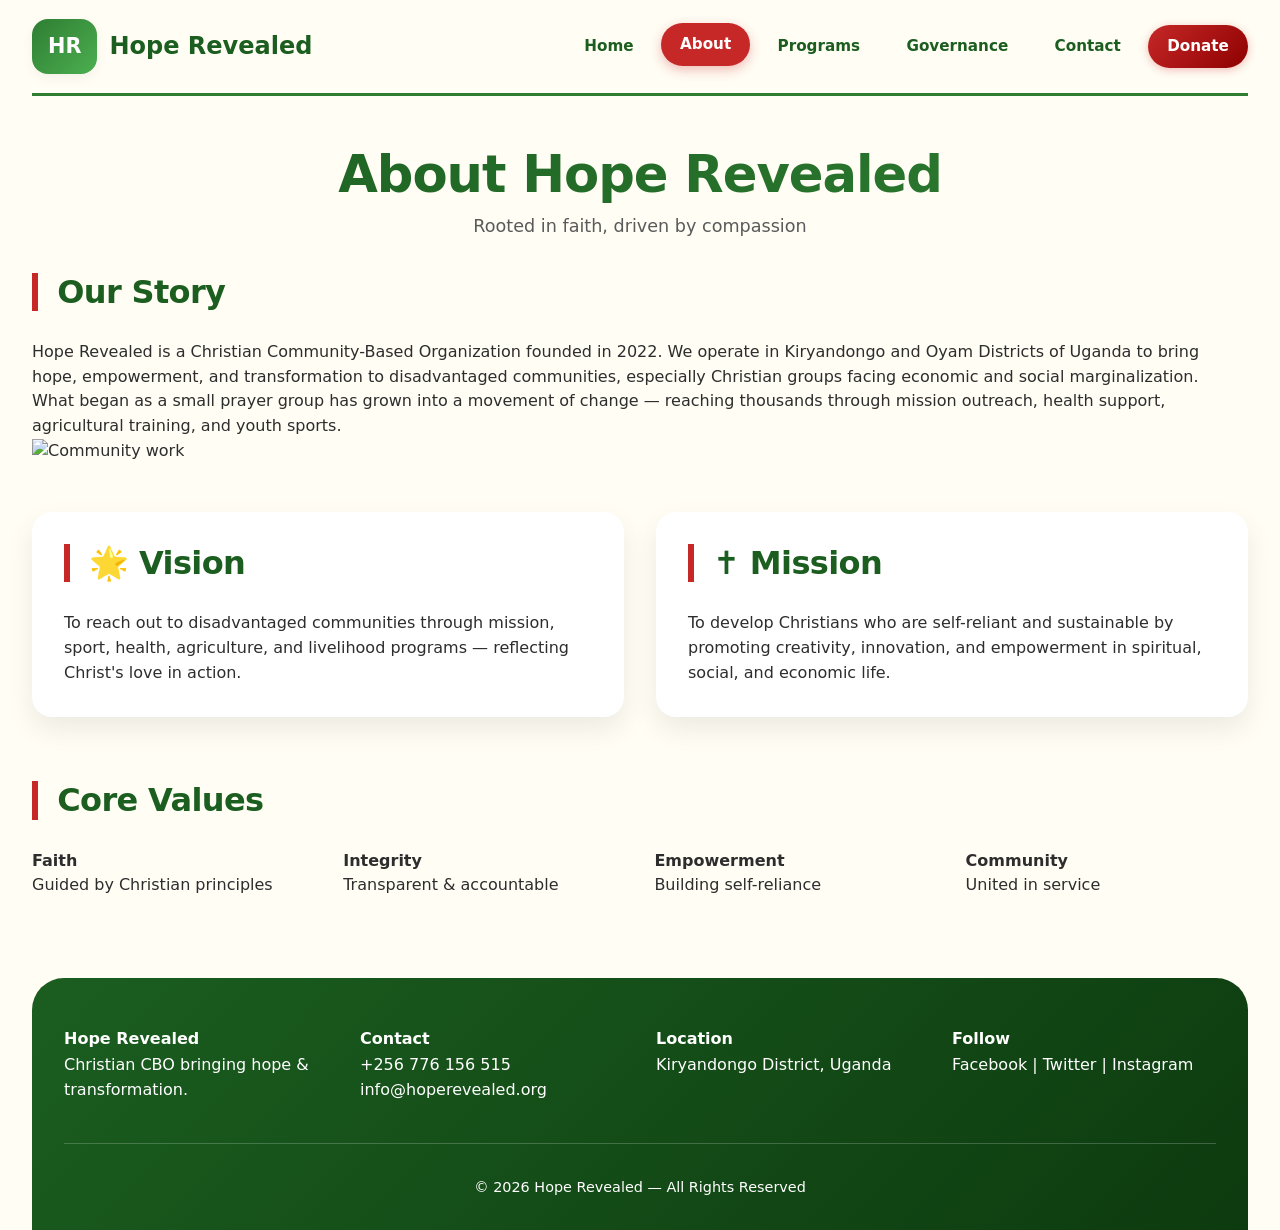
==== about.html @ 48be9442 "Add files via upload" ====
<!-- about.html -->
<!doctype html>
<html lang="en">
<head>
  <meta charset="utf-8" />
  <meta name="viewport" content="width=device-width,initial-scale=1" />
  <meta name="description" content="About Hope Revealed - Vision, Mission, and story of our Christian community organization in Uganda." />
  <title>Hope Revealed — About Us</title>
  <link rel="stylesheet" href="styles.css" />
</head>
<body>
  <div class="wrap">
    <header>
      <a href="index.html" class="logo">
        <div>HR</div> <span>Hope Revealed</span>
      </a>
      <nav>
        <a href="index.html">Home</a>
        <a href="about.html" class="active">About</a>
        <a href="programs.html">Programs</a>
        <a href="governance.html">Governance</a>
        <a href="contact.html">Contact</a>
        <a href="donate.html" class="cta">Donate</a>
      </nav>
      <button class="mobile-menu-btn" aria-label="Menu">☰</button>
    </header>

    <main>
      <section class="page-header">
        <h1>About Hope Revealed</h1>
        <p>Rooted in faith, driven by compassion</p>
      </section>

      <section class="about-story">
        <div class="story-text">
          <h3>Our Story</h3>
          <p>Hope Revealed is a Christian Community-Based Organization founded in 2022. We operate in Kiryandongo and Oyam Districts of Uganda to bring hope, empowerment, and transformation to disadvantaged communities, especially Christian groups facing economic and social marginalization.</p>
          <p>What began as a small prayer group has grown into a movement of change — reaching thousands through mission outreach, health support, agricultural training, and youth sports.</p>
        </div>
        <div class="story-image">
          <img src="https://placehold.co/500x400/c62828/white?text=Our+Journey" alt="Community work">
        </div>
      </section>

      <section class="mission-vision">
        <div class="card mission">
          <h3>🌟 Vision</h3>
          <p>To reach out to disadvantaged communities through mission, sport, health, agriculture, and livelihood programs — reflecting Christ's love in action.</p>
        </div>
        <div class="card vision">
          <h3>✝️ Mission</h3>
          <p>To develop Christians who are self-reliant and sustainable by promoting creativity, innovation, and empowerment in spiritual, social, and economic life.</p>
        </div>
      </section>

      <section class="core-values">
        <h3>Core Values</h3>
        <div class="values-grid">
          <div><strong>Faith</strong><br>Guided by Christian principles</div>
          <div><strong>Integrity</strong><br>Transparent & accountable</div>
          <div><strong>Empowerment</strong><br>Building self-reliance</div>
          <div><strong>Community</strong><br>United in service</div>
        </div>
      </section>
    </main>

    <footer>
      <div class="footer-grid">
        <div><strong>Hope Revealed</strong><br>Christian CBO bringing hope & transformation.</div>
        <div><strong>Contact</strong><br>+256 776 156 515<br>info@hoperevealed.org</div>
        <div><strong>Location</strong><br>Kiryandongo District, Uganda</div>
        <div><strong>Follow</strong><br>Facebook | Twitter | Instagram</div>
      </div>
      <div class="footer-bottom">© <span id="year"></span> Hope Revealed — All Rights Reserved</div>
    </footer>
  </div>
  <script src="script.js"></script>
</body>
</html>
---- styles.css ----
/* styles.css - Modern Charity Website with Enhanced Graphics & UX */
:root {
  --green: #2e7d32;
  --green-dark: #1b5e20;
  --green-light: #4caf50;
  --red: #c62828;
  --red-dark: #8e0000;
  --cream: #fffdf4;
  --text: #2d2d2d;
  --text-light: #5a5a5a;
  --card: #ffffff;
  --radius: 20px;
  --radius-sm: 14px;
  --maxw: 1280px;
  --shadow-sm: 0 4px 12px rgba(0,0,0,0.05);
  --shadow-md: 0 12px 28px rgba(0,0,0,0.08);
  --shadow-lg: 0 20px 40px rgba(0,0,0,0.12);
  --transition: all 0.3s cubic-bezier(0.2, 0.9, 0.4, 1.1);
}

* {
  margin: 0;
  padding: 0;
  box-sizing: border-box;
}

body {
  background: var(--cream);
  color: var(--text);
  line-height: 1.55;
  font-family: 'Inter', system-ui, -apple-system, 'Segoe UI', Roboto, 'Helvetica Neue', sans-serif;
  overflow-x: hidden;
}

.wrap {
  max-width: var(--maxw);
  margin: 0 auto;
  padding: 0 32px;
}

/* Typography */
h1, h2, h3, h4 {
  font-weight: 700;
  line-height: 1.2;
  letter-spacing: -0.02em;
}

h1 {
  font-size: 3.2rem;
  background: linear-gradient(135deg, var(--green-dark) 0%, var(--green) 100%);
  -webkit-background-clip: text;
  background-clip: text;
  color: transparent;
  margin-bottom: 1rem;
}

h3 {
  font-size: 2rem;
  margin-bottom: 1.8rem;
  border-left: 6px solid var(--red);
  padding-left: 1.2rem;
  color: var(--green-dark);
}

/* Header - Enhanced */
header {
  display: flex;
  justify-content: space-between;
  align-items: center;
  padding: 1.2rem 0;
  border-bottom: 3px solid var(--green);
  flex-wrap: wrap;
  gap: 1rem;
  backdrop-filter: blur(0px);
  background: rgba(255, 253, 244, 0.95);
  position: sticky;
  top: 0;
  z-index: 100;
  transition: var(--transition);
}

.logo {
  display: flex;
  align-items: center;
  gap: 0.75rem;
  font-weight: 700;
  font-size: 1.5rem;
  color: var(--green-dark);
  text-decoration: none;
  transition: var(--transition);
}

.logo:hover {
  transform: scale(1.02);
}

.logo div {
  background: linear-gradient(135deg, var(--green), var(--green-light));
  color: white;
  padding: 0.7rem 1rem;
  border-radius: 16px;
  font-size: 1.3rem;
  box-shadow: var(--shadow-sm);
}

nav {
  display: flex;
  gap: 0.5rem;
  flex-wrap: wrap;
}

nav a {
  text-decoration: none;
  color: var(--green-dark);
  font-weight: 600;
  padding: 0.6rem 1.2rem;
  border-radius: 40px;
  transition: var(--transition);
  font-size: 0.95rem;
}

nav a:hover, nav a.active {
  background: var(--red);
  color: white;
  transform: translateY(-2px);
  box-shadow: 0 4px 12px rgba(198, 40, 40, 0.3);
}

.cta {
  background: linear-gradient(135deg, var(--red), var(--red-dark));
  color: white !important;
  box-shadow: 0 2px 8px rgba(198, 40, 40, 0.3);
}

.mobile-menu-btn {
  display: none;
  background: var(--green);
  border: none;
  font-size: 1.8rem;
  cursor: pointer;
  color: white;
  padding: 0.5rem 1rem;
  border-radius: 12px;
}

/* Hero Section - Enhanced Graphics */
.hero {
  display: grid;
  grid-template-columns: 1fr 1fr;
  gap: 3rem;
  align-items: center;
  margin: 3rem 0 4rem 0;
  background: var(--card);
  border-radius: var(--radius);
  padding: 3rem;
  box-shadow: var(--shadow-lg);
  position: relative;
  overflow: hidden;
}

.hero::before {
  content: '';
  position: absolute;
  top: -30%;
  right: -20%;
  width: 300px;
  height: 300px;
  background: radial-gradient(circle, rgba(46,125,50,0.05) 0%, transparent 70%);
  border-radius: 50%;
  pointer-events: none;
}

.hero::after {
  content: '';
  position: absolute;
  bottom: -20%;
  left: -10%;
  width: 250px;
  height: 250px;
  background: radial-gradient(circle, rgba(198,40,40,0.04) 0%, transparent 70%);
  border-radius: 50%;
  pointer-events: none;
}

.badge {
  background: linear-gradient(135deg, var(--red), var(--red-dark));
  color: white;
  padding: 0.3rem 1rem;
  border-radius: 40px;
  font-size: 0.75rem;
  display: inline-block;
  margin-bottom: 1.2rem;
  font-weight: 600;
  letter-spacing: 0.5px;
}

.hero h1 {
  margin-bottom: 1.2rem;
}

.hero p {
  color: var(--text-light);
  margin-bottom: 1.8rem;
  font-size: 1.05rem;
}

.actions {
  display: flex;
  gap: 1rem;
  margin-bottom: 2rem;
  flex-wrap: wrap;
}

.primary {
  background: linear-gradient(135deg, var(--green), var(--green-light));
  color: white;
  padding: 0.85rem 2rem;
  border-radius: 50px;
  text-decoration: none;
  font-weight: 600;
  transition: var(--transition);
  display: inline-block;
  box-shadow: 0 4px 12px rgba(46,125,50,0.3);
}

.secondary {
  border: 2px solid var(--green);
  color: var(--green-dark);
  padding: 0.75rem 1.9rem;
  border-radius: 50px;
  text-decoration: none;
  font-weight: 600;
  transition: var(--transition);
  background: transparent;
}

.primary:hover, .secondary:hover {
  transform: translateY(-3px);
  box-shadow: 0 8px 20px rgba(0,0,0,0.15);
}

.secondary:hover {
  background: var(--green);
  color: white;
  border-color: transparent;
}

.stats {
  display: flex;
  gap: 2rem;
  margin-top: 1rem;
  padding-top: 1rem;
  border-top: 2px solid rgba(46,125,50,0.2);
}

.stats div {
  font-weight: 600;
  font-size: 0.9rem;
  color: var(--text-light);
}

.stats span {
  font-size: 2rem;
  color: var(--red);
  display: block;
  font-weight: 800;
  margin-bottom: 0.3rem;
}

.hero-image img {
  width: 100%;
  border-radius: 24px;
  object-fit: cover;
  height: 400px;
  box-shadow: 0 20px 30px -10px rgba(0,0,0,0.2);
  transition: var(--transition);
}

.hero-image img:hover {
  transform: scale(1.02);
}

/* Impact Cards */
.impact-preview, .events, .core-values {
  margin: 4rem 0;
}

.impact-grid, .values-grid {
  display: grid;
  grid-template-columns: repeat(auto-fit, minmax(280px, 1fr));
  gap: 1.8rem;
}

.impact-card {
  background: var(--card);
  padding: 2rem;
  border-radius: var(--radius);
  text-align: center;
  box-shadow: var(--shadow-md);
  transition: var(--transition);
  border: 1px solid rgba(0,0,0,0.03);
}

.impact-card:hover {
  transform: translateY(-6px);
  box-shadow: var(--shadow-lg);
}

.impact-icon {
  font-size: 3rem;
  margin-bottom: 1rem;
  display: inline-block;
  background: linear-gradient(135deg, var(--green-light), var(--green));
  -webkit-background-clip: text;
  background-clip: text;
  color: transparent;
}

.impact-card h4 {
  font-size: 1.4rem;
  margin-bottom: 0.75rem;
  color: var(--green-dark);
}

/* Events List */
.events-list {
  background: var(--card);
  border-radius: var(--radius);
  overflow: hidden;
  box-shadow: var(--shadow-md);
}

.event-item {
  display: flex;
  gap: 1.5rem;
  padding: 1.5rem;
  border-bottom: 1px solid #eee;
  align-items: center;
  transition: var(--transition);
}

.event-item:hover {
  background: #fafaf5;
  transform: translateX(5px);
}

.event-date {
  background: linear-gradient(135deg, var(--red), var(--red-dark));
  color: white;
  text-align: center;
  min-width: 70px;
  padding: 0.8rem;
  border-radius: 18px;
  font-weight: 800;
  line-height: 1.2;
  box-shadow: 0 4px 10px rgba(198,40,40,0.3);
}

.event-detail strong {
  color: var(--green-dark);
  font-size: 1.1rem;
}

/* Programs Detail Page */
.programs-detailed {
  display: flex;
  flex-direction: column;
  gap: 2rem;
  margin: 3rem 0;
}

.program-card {
  display: grid;
  grid-template-columns: 280px 1fr;
  background: var(--card);
  border-radius: var(--radius);
  overflow: hidden;
  box-shadow: var(--shadow-md);
  transition: var(--transition);
}

.program-card:hover {
  transform: translateY(-4px);
  box-shadow: var(--shadow-lg);
}

.program-card img {
  width: 100%;
  height: 100%;
  object-fit: cover;
  transition: var(--transition);
}

.program-card:hover img {
  transform: scale(1.05);
}

.program-content {
  padding: 2rem;
}

.program-content h3 {
  border-left: none;
  padding-left: 0;
  margin-bottom: 1rem;
  font-size: 1.6rem;
}

/* Governance & Leadership */
.leaders-grid {
  display: flex;
  flex-wrap: wrap;
  gap: 2rem;
  margin: 2rem 0;
}

.leader-card {
  background: var(--card);
  border-radius: var(--radius);
  padding: 2rem;
  text-align: center;
  flex: 1;
  min-width: 220px;
  box-shadow: var(--shadow-md);
  transition: var(--transition);
}

.leader-card:hover {
  transform: translateY(-5px);
}

.leader-card img {
  width: 130px;
  height: 130px;
  border-radius: 100px;
  object-fit: cover;
  margin-bottom: 1.2rem;
  border: 4px solid var(--green);
  padding: 3px;
}

.board-list {
  background: var(--card);
  border-radius: var(--radius);
  padding: 2rem;
  box-shadow: var(--shadow-sm);
}

.board-list div {
  padding: 0.8rem;
  border-bottom: 1px solid #eee;
  font-size: 1rem;
}

/* Contact Page - Enhanced */
.contact-page-grid {
  display: grid;
  grid-template-columns: 1fr 1fr;
  gap: 2.5rem;
  margin: 3rem 0;
}

.contact-form-container {
  background: var(--card);
  padding: 2rem;
  border-radius: var(--radius);
  box-shadow: var(--shadow-md);
}

form input, form select, form textarea {
  width: 100%;
  padding: 0.9rem 1rem;
  margin-bottom: 1.2rem;
  border: 1px solid #e0e0e0;
  border-radius: 14px;
  font-family: inherit;
  font-size: 1rem;
  transition: var(--transition);
}

form input:focus, form select:focus, form textarea:focus {
  outline: none;
  border-color: var(--green);
  box-shadow: 0 0 0 3px rgba(46,125,50,0.1);
}

form button {
  background: linear-gradient(135deg, var(--red), var(--red-dark));
  color: white;
  border: none;
  padding: 1rem 2rem;
  border-radius: 50px;
  cursor: pointer;
  font-weight: 700;
  font-size: 1rem;
  transition: var(--transition);
  width: 100%;
}

form button:hover {
  transform: translateY(-2px);
  box-shadow: 0 8px 20px rgba(198,40,40,0.3);
}

.info-card {
  background: var(--card);
  padding: 2rem;
  border-radius: var(--radius);
  box-shadow: var(--shadow-md);
  height: 100%;
}

.info-card h4 {
  color: var(--green-dark);
  margin: 1rem 0 0.5rem;
  font-size: 1.2rem;
}

.map-placeholder {
  background: linear-gradient(135deg, #f5f5ee, #ecece3);
  padding: 1.5rem;
  text-align: center;
  border-radius: 16px;
  margin-top: 1.5rem;
  font-weight: 500;
}

/* FAQ Section */
.faq-section {
  margin: 3rem 0;
}

details {
  background: var(--card);
  margin-bottom: 1rem;
  padding: 1rem 1.5rem;
  border-radius: var(--radius-sm);
  cursor: pointer;
  transition: var(--transition);
}

details:hover {
  box-shadow: var(--shadow-sm);
}

summary {
  font-weight: 700;
  color: var(--green-dark);
  padding: 0.5rem 0;
}

details p {
  margin-top: 1rem;
  padding-top: 1rem;
  border-top: 1px solid #eee;
  color: var(--text-light);
}

/* Donate Page */
.donate-grid {
  display: grid;
  grid-template-columns: 1fr 0.9fr;
  gap: 2.5rem;
  margin: 3rem 0;
}

.donate-form-panel {
  background: var(--card);
  padding: 2rem;
  border-radius: var(--radius);
  box-shadow: var(--shadow-md);
}

.donation-buttons {
  display: flex;
  flex-wrap: wrap;
  gap: 0.8rem;
  margin: 1.5rem 0;
}

.donate-amt {
  background: #f0f0ea;
  border: none;
  padding: 0.8rem 1.5rem;
  border-radius: 50px;
  font-weight: 700;
  cursor: pointer;
  transition: var(--transition);
  font-size: 1rem;
}

.donate-amt:hover {
  background: var(--green);
  color: white;
  transform: translateY(-2px);
}

.donor-details input {
  margin: 0.8rem 0;
}

.donate-submit {
  margin-top: 1rem;
  width: 100%;
}

.secure-note {
  text-align: center;
  margin-top: 1rem;
  font-size: 0.85rem;
  color: var(--text-light);
}

.donate-impact ul {
  list-style: none;
  padding: 1rem 0;
}

.donate-impact li {
  padding: 0.6rem 0;
  border-bottom: 1px solid #eee;
  display: flex;
  align-items: center;
  gap: 0.8rem;
}

.donate-impact li::before {
  content: "✓";
  color: var(--green);
  font-weight: bold;
  font-size: 1.2rem;
}

/* CTA Banner */
.cta-banner {
  background: linear-gradient(135deg, var(--green), var(--green-dark));
  color: white;
  padding: 3rem;
  text-align: center;
  border-radius: var(--radius);
  margin: 3rem 0;
  box-shadow: var(--shadow-lg);
}

.cta-banner h3 {
  color: white;
  border-left-color: white;
  margin-bottom: 1rem;
}

/* Page Header */
.page-header {
  text-align: center;
  margin: 3rem 0 2rem;
}

.page-header h1 {
  background: linear-gradient(135deg, var(--green-dark), var(--green));
  -webkit-background-clip: text;
  background-clip: text;
  color: transparent;
  margin-bottom: 0.5rem;
}

.page-header p {
  color: var(--text-light);
  font-size: 1.1rem;
}

/* Footer - Enhanced */
footer {
  margin-top: 5rem;
  background: linear-gradient(135deg, var(--green-dark), #0d3b0f);
  color: white;
  border-radius: 32px 32px 0 0;
  padding: 3rem 2rem 2rem;
}

.footer-grid {
  display: grid;
  grid-template-columns: repeat(auto-fit, minmax(200px, 1fr));
  gap: 2rem;
  margin-bottom: 2.5rem;
}

.footer-grid div {
  line-height: 1.6;
}

.footer-bottom {
  text-align: center;
  border-top: 1px solid rgba(255,255,255,0.2);
  padding-top: 2rem;
  font-size: 0.9rem;
}

/* Mission Vision Cards */
.mission-vision {
  display: grid;
  grid-template-columns: 1fr 1fr;
  gap: 2rem;
  margin: 3rem 0;
}

.mission-vision .card {
  background: var(--card);
  padding: 2rem;
  border-radius: var(--radius);
  box-shadow: var(--shadow-md);
  transition: var(--transition);
}

.mission-vision .card:hover {
  transform: translateY(-4px);
}

/* Mobile Responsive - Improved */
@media (max-width: 900px) {
  .wrap {
    padding: 0 20px;
  }
  
  h1 {
    font-size: 2.2rem;
  }
  
  h3 {
    font-size: 1.6rem;
  }
  
  .hero {
    grid-template-columns: 1fr;
    padding: 2rem;
    gap: 2rem;
  }
  
  .hero-image img {
    height: 280px;
  }
  
  .contact-page-grid, .donate-grid, .program-card, .mission-vision {
    grid-template-columns: 1fr;
  }
  
  nav {
    display: none;
    width: 100%;
    flex-direction: column;
    align-items: center;
    background: var(--cream);
    padding: 1rem;
    border-radius: var(--radius-sm);
    box-shadow: var(--shadow-md);
  }
  
  nav.show {
    display: flex;
  }
  
  .mobile-menu-btn {
    display: block;
  }
  
  .stats {
    justify-content: space-around;
  }
  
  .stats span {
    font-size: 1.5rem;
  }
  
  .program-card {
    grid-template-columns: 1fr;
  }
  
  .program-card img {
    height: 200px;
  }
  
  .leaders-grid {
    flex-direction: column;
  }
  
  .footer-grid {
    grid-template-columns: 1fr;
    text-align: center;
  }
}

@media (max-width: 550px) {
  .actions {
    flex-direction: column;
  }
  
  .primary, .secondary {
    text-align: center;
  }
  
  .impact-grid, .values-grid {
    grid-template-columns: 1fr;
  }
  
  .event-item {
    flex-direction: column;
    text-align: center;
  }
}
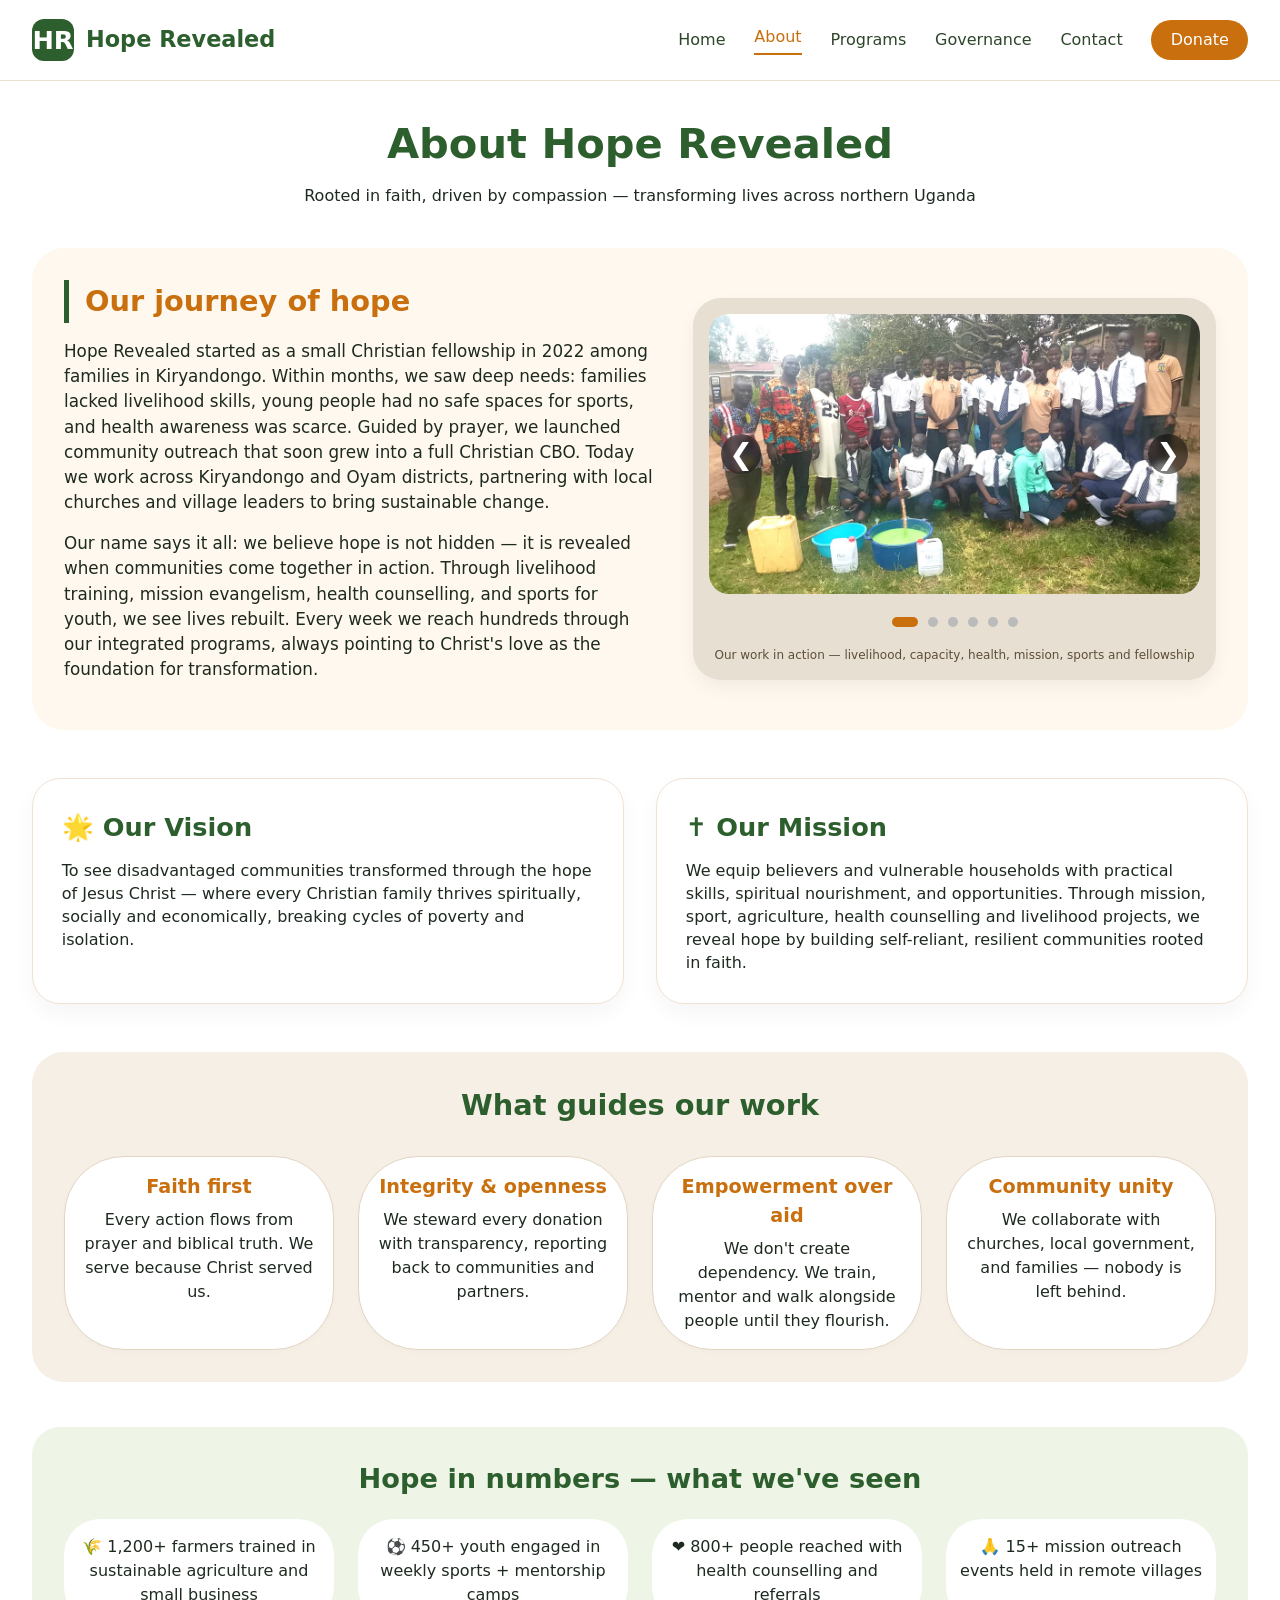
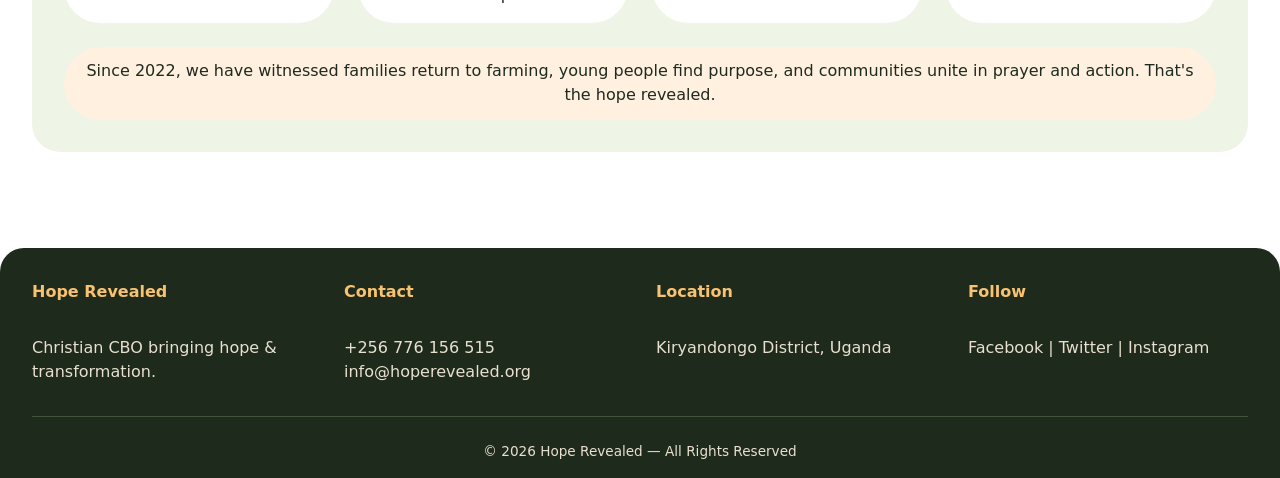
==== commit 1359f9e1: "Update about.html" ====
--- a/about.html
+++ b/about.html
@@ -1,79 +1,602 @@
-<!-- about.html -->
-<!doctype html>
+<!DOCTYPE html>
 <html lang="en">
 <head>
-  <meta charset="utf-8" />
-  <meta name="viewport" content="width=device-width,initial-scale=1" />
-  <meta name="description" content="About Hope Revealed - Vision, Mission, and story of our Christian community organization in Uganda." />
-  <title>Hope Revealed — About Us</title>
-  <link rel="stylesheet" href="styles.css" />
+  <meta charset="UTF-8" />
+  <meta name="viewport" content="width=device-width, initial-scale=1.0, user-scalable=yes" />
+  <meta name="description" content="Hope Revealed Christian CBO in Uganda: Our story, mission, vision and the real impact we make through livelihood, sports, health and outreach." />
+  <title>Hope Revealed — About Us | Faith in action</title>
+  <style>
+    * {
+      margin: 0;
+      padding: 0;
+      box-sizing: border-box;
+    }
+
+    body {
+      font-family: system-ui, 'Segoe UI', 'Roboto', 'Helvetica Neue', sans-serif;
+      background: #fefaf5;
+      color: #1e2a1f;
+      line-height: 1.5;
+    }
+
+    .wrap {
+      max-width: 1280px;
+      margin: 0 auto;
+      background: white;
+      box-shadow: 0 0 30px rgba(0,0,0,0.02);
+    }
+
+    /* header & navigation */
+    header {
+      display: flex;
+      justify-content: space-between;
+      align-items: center;
+      padding: 1.2rem 2rem;
+      background: #ffffff;
+      border-bottom: 1px solid #ece0cf;
+      flex-wrap: wrap;
+    }
+
+    .logo {
+      display: flex;
+      align-items: center;
+      gap: 12px;
+      text-decoration: none;
+      font-weight: 700;
+      font-size: 1.4rem;
+      color: #2c5f2d;
+    }
+
+    .logo div {
+      background: #2c5f2d;
+      color: white;
+      width: 42px;
+      height: 42px;
+      display: flex;
+      align-items: center;
+      justify-content: center;
+      border-radius: 12px;
+      font-size: 1.6rem;
+      font-weight: bold;
+    }
+
+    nav {
+      display: flex;
+      gap: 1.8rem;
+      align-items: center;
+      flex-wrap: wrap;
+    }
+
+    nav a {
+      text-decoration: none;
+      color: #2d462a;
+      font-weight: 500;
+    }
+
+    nav a.active {
+      color: #c96f0d;
+      border-bottom: 2px solid #c96f0d;
+      padding-bottom: 4px;
+    }
+
+    .cta {
+      background: #c96f0d;
+      color: white !important;
+      padding: 0.5rem 1.2rem;
+      border-radius: 40px;
+      transition: 0.2s;
+    }
+
+    .cta:hover {
+      background: #a35709;
+    }
+
+    .mobile-menu-btn {
+      display: none;
+      background: none;
+      border: none;
+      font-size: 1.8rem;
+      cursor: pointer;
+    }
+
+    /* main content */
+    main {
+      padding: 2rem 2rem 3rem;
+    }
+
+    .page-header {
+      text-align: center;
+      margin-bottom: 2.5rem;
+    }
+
+    .page-header h1 {
+      font-size: 2.6rem;
+      color: #2c5f2d;
+      margin-bottom: 0.5rem;
+    }
+
+    /* enriched story section */
+    .about-story {
+      display: flex;
+      gap: 2.5rem;
+      align-items: center;
+      margin-bottom: 3rem;
+      background: #fef8ef;
+      border-radius: 32px;
+      padding: 2rem;
+      flex-wrap: wrap;
+    }
+
+    .story-text {
+      flex: 1.2;
+    }
+
+    .story-text h3 {
+      font-size: 1.8rem;
+      color: #c96f0d;
+      margin-bottom: 1rem;
+      border-left: 5px solid #2c5f2d;
+      padding-left: 1rem;
+    }
+
+    .story-text p {
+      margin-bottom: 1rem;
+      font-size: 1.05rem;
+    }
+
+    /* gallery container: sliding gallery with the 6 images */
+    .gallery-container {
+      flex: 1;
+      min-width: 260px;
+      background: #e7dfd1;
+      border-radius: 28px;
+      padding: 1rem;
+      box-shadow: 0 8px 18px rgba(0,0,0,0.05);
+    }
+
+    .slider-wrapper {
+      position: relative;
+      width: 100%;
+      overflow: hidden;
+      border-radius: 20px;
+    }
+
+    .slider {
+      display: flex;
+      transition: transform 0.4s ease-in-out;
+      will-change: transform;
+    }
+
+    .slide {
+      flex: 0 0 100%;
+      min-width: 0;
+    }
+
+    .slide img {
+      width: 100%;
+      height: 280px;
+      object-fit: cover;
+      display: block;
+      border-radius: 18px;
+      background-color: #d9cdb6;
+    }
+
+    .slider-btn {
+      position: absolute;
+      top: 50%;
+      transform: translateY(-50%);
+      background: rgba(0,0,0,0.5);
+      color: white;
+      border: none;
+      font-size: 1.8rem;
+      cursor: pointer;
+      width: 40px;
+      height: 40px;
+      border-radius: 60px;
+      display: flex;
+      align-items: center;
+      justify-content: center;
+      transition: 0.2s;
+      backdrop-filter: blur(3px);
+      z-index: 2;
+    }
+
+    .slider-btn:hover {
+      background: #c96f0d;
+    }
+
+    .btn-prev {
+      left: 12px;
+    }
+
+    .btn-next {
+      right: 12px;
+    }
+
+    .dots {
+      text-align: center;
+      margin-top: 16px;
+    }
+
+    .dot {
+      display: inline-block;
+      width: 10px;
+      height: 10px;
+      background-color: #bbb;
+      border-radius: 50%;
+      margin: 0 5px;
+      cursor: pointer;
+      transition: 0.2s;
+    }
+
+    .dot.active {
+      background-color: #c96f0d;
+      width: 26px;
+      border-radius: 12px;
+    }
+
+    /* mission vision */
+    .mission-vision {
+      display: flex;
+      gap: 2rem;
+      margin-bottom: 3rem;
+      flex-wrap: wrap;
+    }
+
+    .card {
+      flex: 1;
+      background: #ffffff;
+      padding: 1.8rem;
+      border-radius: 28px;
+      box-shadow: 0 10px 22px rgba(0,0,0,0.04);
+      border: 1px solid #f0e2d2;
+    }
+
+    .mission h3, .vision h3 {
+      font-size: 1.6rem;
+      margin-bottom: 0.75rem;
+      color: #2c5f2d;
+    }
+
+    .card p {
+      font-size: 1rem;
+      line-height: 1.45;
+    }
+
+    /* core values */
+    .core-values {
+      background: #f5efe5;
+      border-radius: 32px;
+      padding: 2rem;
+      margin-top: 0.5rem;
+    }
+
+    .core-values h3 {
+      font-size: 1.8rem;
+      color: #2c5f2d;
+      text-align: center;
+      margin-bottom: 1.8rem;
+    }
+
+    .values-grid {
+      display: grid;
+      grid-template-columns: repeat(auto-fit, minmax(180px, 1fr));
+      gap: 1.5rem;
+    }
+
+    .values-grid div {
+      background: white;
+      padding: 1rem 1.2rem;
+      border-radius: 60px;
+      text-align: center;
+      font-weight: 500;
+      border: 1px solid #e2d5c2;
+      box-shadow: 0 2px 6px rgba(0,0,0,0.02);
+    }
+
+    .values-grid strong {
+      display: block;
+      font-size: 1.2rem;
+      color: #c96f0d;
+      margin-bottom: 6px;
+    }
+
+    /* additional enriched section : what we do snapshot */
+    .impact-snapshot {
+      margin: 2.8rem 0 1rem;
+      background: #eef4e6;
+      border-radius: 28px;
+      padding: 2rem;
+    }
+
+    .impact-snapshot h3 {
+      font-size: 1.7rem;
+      color: #2c5f2d;
+      margin-bottom: 1.2rem;
+      text-align: center;
+    }
+
+    .stats-flex {
+      display: flex;
+      flex-wrap: wrap;
+      gap: 1.5rem;
+      justify-content: space-between;
+    }
+
+    .stat-item {
+      flex: 1;
+      background: white;
+      border-radius: 36px;
+      padding: 1rem 0.8rem;
+      text-align: center;
+      font-weight: 500;
+    }
+
+    /* footer */
+    footer {
+      background: #1e2a1c;
+      color: #e9e0cf;
+      padding: 2rem 2rem 1rem;
+      border-radius: 24px 24px 0 0;
+      margin-top: 2rem;
+    }
+
+    .footer-grid {
+      display: grid;
+      grid-template-columns: repeat(auto-fit, minmax(200px, 1fr));
+      gap: 2rem;
+      margin-bottom: 2rem;
+    }
+
+    .footer-grid div strong {
+      color: #f9c270;
+      display: block;
+      margin-bottom: 8px;
+    }
+
+    .footer-bottom {
+      text-align: center;
+      border-top: 1px solid #3f533a;
+      padding-top: 1.5rem;
+      font-size: 0.85rem;
+    }
+
+    @media (max-width: 780px) {
+      nav {
+        display: none;
+      }
+      .mobile-menu-btn {
+        display: block;
+      }
+      .about-story {
+        flex-direction: column;
+      }
+      .slider-btn {
+        width: 34px;
+        height: 34px;
+        font-size: 1.4rem;
+      }
+      .slide img {
+        height: 220px;
+      }
+      main {
+        padding: 1.5rem;
+      }
+    }
+
+    /* mobile nav open class */
+    nav.open {
+      display: flex;
+      flex-direction: column;
+      width: 100%;
+      background: white;
+      padding: 1rem 0;
+      gap: 1rem;
+    }
+  </style>
 </head>
 <body>
-  <div class="wrap">
-    <header>
-      <a href="index.html" class="logo">
-        <div>HR</div> <span>Hope Revealed</span>
-      </a>
-      <nav>
-        <a href="index.html">Home</a>
-        <a href="about.html" class="active">About</a>
-        <a href="programs.html">Programs</a>
-        <a href="governance.html">Governance</a>
-        <a href="contact.html">Contact</a>
-        <a href="donate.html" class="cta">Donate</a>
-      </nav>
-      <button class="mobile-menu-btn" aria-label="Menu">☰</button>
-    </header>
-
-    <main>
-      <section class="page-header">
-        <h1>About Hope Revealed</h1>
-        <p>Rooted in faith, driven by compassion</p>
-      </section>
-
-      <section class="about-story">
-        <div class="story-text">
-          <h3>Our Story</h3>
-          <p>Hope Revealed is a Christian Community-Based Organization founded in 2022. We operate in Kiryandongo and Oyam Districts of Uganda to bring hope, empowerment, and transformation to disadvantaged communities, especially Christian groups facing economic and social marginalization.</p>
-          <p>What began as a small prayer group has grown into a movement of change — reaching thousands through mission outreach, health support, agricultural training, and youth sports.</p>
+<div class="wrap">
+  <header>
+    <a href="index.html" class="logo">
+      <div>HR</div> <span>Hope Revealed</span>
+    </a>
+    <nav id="mainNav">
+      <a href="index.html">Home</a>
+      <a href="about.html" class="active">About</a>
+      <a href="programs.html">Programs</a>
+      <a href="governance.html">Governance</a>
+      <a href="contact.html">Contact</a>
+      <a href="donate.html" class="cta">Donate</a>
+    </nav>
+    <button class="mobile-menu-btn" id="menuBtn" aria-label="Menu">☰</button>
+  </header>
+
+  <main>
+    <section class="page-header">
+      <h1>About Hope Revealed</h1>
+      <p>Rooted in faith, driven by compassion — transforming lives across northern Uganda</p>
+    </section>
+
+    <!-- sliding image gallery + story side by side (enriched) -->
+    <section class="about-story">
+      <div class="story-text">
+        <h3>Our journey of hope</h3>
+        <p>Hope Revealed started as a small Christian fellowship in 2022 among families in Kiryandongo. Within months, we saw deep needs: families lacked livelihood skills, young people had no safe spaces for sports, and health awareness was scarce. Guided by prayer, we launched community outreach that soon grew into a full Christian CBO. Today we work across Kiryandongo and Oyam districts, partnering with local churches and village leaders to bring sustainable change.</p>
+        <p>Our name says it all: we believe hope is not hidden — it is revealed when communities come together in action. Through livelihood training, mission evangelism, health counselling, and sports for youth, we see lives rebuilt. Every week we reach hundreds through our integrated programs, always pointing to Christ's love as the foundation for transformation.</p>
+      </div>
+      <div class="gallery-container">
+        <div class="slider-wrapper">
+          <div class="slider" id="imageSlider">
+            <div class="slide"><img src="livelihood.jpg" alt="Livelihood training session"></div>
+            <div class="slide"><img src="CapacityBuilding.jpg" alt="Capacity building workshop"></div>
+            <div class="slide"><img src="Healthcounselling.jpg" alt="Health counselling outreach"></div>
+            <div class="slide"><img src="Missionoutreach.jpg" alt="Mission outreach in community"></div>
+            <div class="slide"><img src="Sports.jpg" alt="Sports program for youth"></div>
+            <div class="slide"><img src="communitygathering.jpg" alt="Community gathering and prayer"></div>
+          </div>
+          <button class="slider-btn btn-prev" id="prevBtn">❮</button>
+          <button class="slider-btn btn-next" id="nextBtn">❯</button>
         </div>
-        <div class="story-image">
-          <img src="https://placehold.co/500x400/c62828/white?text=Our+Journey" alt="Community work">
-        </div>
-      </section>
-
-      <section class="mission-vision">
-        <div class="card mission">
-          <h3>🌟 Vision</h3>
-          <p>To reach out to disadvantaged communities through mission, sport, health, agriculture, and livelihood programs — reflecting Christ's love in action.</p>
-        </div>
-        <div class="card vision">
-          <h3>✝️ Mission</h3>
-          <p>To develop Christians who are self-reliant and sustainable by promoting creativity, innovation, and empowerment in spiritual, social, and economic life.</p>
-        </div>
-      </section>
-
-      <section class="core-values">
-        <h3>Core Values</h3>
-        <div class="values-grid">
-          <div><strong>Faith</strong><br>Guided by Christian principles</div>
-          <div><strong>Integrity</strong><br>Transparent & accountable</div>
-          <div><strong>Empowerment</strong><br>Building self-reliance</div>
-          <div><strong>Community</strong><br>United in service</div>
-        </div>
-      </section>
-    </main>
-
-    <footer>
-      <div class="footer-grid">
-        <div><strong>Hope Revealed</strong><br>Christian CBO bringing hope & transformation.</div>
-        <div><strong>Contact</strong><br>+256 776 156 515<br>info@hoperevealed.org</div>
-        <div><strong>Location</strong><br>Kiryandongo District, Uganda</div>
-        <div><strong>Follow</strong><br>Facebook | Twitter | Instagram</div>
+        <div class="dots" id="dotsContainer"></div>
+        <p style="font-size: 0.75rem; text-align: center; margin-top: 12px; color: #5c4e3a;">Our work in action — livelihood, capacity, health, mission, sports and fellowship</p>
       </div>
-      <div class="footer-bottom">© <span id="year"></span> Hope Revealed — All Rights Reserved</div>
-    </footer>
-  </div>
-  <script src="script.js"></script>
+    </section>
+
+    <!-- Mission & Vision -->
+    <section class="mission-vision">
+      <div class="card mission">
+        <h3>🌟 Our Vision</h3>
+        <p>To see disadvantaged communities transformed through the hope of Jesus Christ — where every Christian family thrives spiritually, socially and economically, breaking cycles of poverty and isolation.</p>
+      </div>
+      <div class="card vision">
+        <h3>✝️ Our Mission</h3>
+        <p>We equip believers and vulnerable households with practical skills, spiritual nourishment, and opportunities. Through mission, sport, agriculture, health counselling and livelihood projects, we reveal hope by building self-reliant, resilient communities rooted in faith.</p>
+      </div>
+    </section>
+
+    <!-- Core values (enriched descriptions) -->
+    <section class="core-values">
+      <h3>What guides our work</h3>
+      <div class="values-grid">
+        <div><strong>Faith first</strong> Every action flows from prayer and biblical truth. We serve because Christ served us.</div>
+        <div><strong>Integrity & openness</strong> We steward every donation with transparency, reporting back to communities and partners.</div>
+        <div><strong>Empowerment over aid</strong> We don't create dependency. We train, mentor and walk alongside people until they flourish.</div>
+        <div><strong>Community unity</strong> We collaborate with churches, local government, and families — nobody is left behind.</div>
+      </div>
+    </section>
+
+    <!-- Additional enriched content: real impact snapshot (avoids AI-like punctuation, natural) -->
+    <section class="impact-snapshot">
+      <h3>Hope in numbers — what we've seen</h3>
+      <div class="stats-flex">
+        <div class="stat-item">🌾 1,200+ farmers trained in sustainable agriculture and small business</div>
+        <div class="stat-item">⚽ 450+ youth engaged in weekly sports + mentorship camps</div>
+        <div class="stat-item">❤️ 800+ people reached with health counselling and referrals</div>
+        <div class="stat-item">🙏 15+ mission outreach events held in remote villages</div>
+      </div>
+      <p style="margin-top: 1.5rem; text-align: center; font-style: normal; background: #fff0e0; padding: 0.8rem; border-radius: 48px;">Since 2022, we have witnessed families return to farming, young people find purpose, and communities unite in prayer and action. That's the hope revealed.</p>
+    </section>
+  </main>
+
+  <footer>
+    <div class="footer-grid">
+      <div><strong>Hope Revealed</strong><br>Christian CBO bringing hope & transformation.</div>
+      <div><strong>Contact</strong><br>+256 776 156 515<br>info@hoperevealed.org</div>
+      <div><strong>Location</strong><br>Kiryandongo District, Uganda</div>
+      <div><strong>Follow</strong><br>Facebook | Twitter | Instagram</div>
+    </div>
+    <div class="footer-bottom">© <span id="year"></span> Hope Revealed — All Rights Reserved</div>
+  </footer>
+</div>
+
+<script>
+  // Sliding gallery functionality using the 6 images exactly
+  const slider = document.getElementById('imageSlider');
+  const slides = document.querySelectorAll('.slide');
+  const prevBtn = document.getElementById('prevBtn');
+  const nextBtn = document.getElementById('nextBtn');
+  const dotsContainer = document.getElementById('dotsContainer');
+
+  let currentIndex = 0;
+  const totalSlides = slides.length;
+
+  // create dots
+  function createDots() {
+    dotsContainer.innerHTML = '';
+    for (let i = 0; i < totalSlides; i++) {
+      const dot = document.createElement('span');
+      dot.classList.add('dot');
+      if (i === currentIndex) dot.classList.add('active');
+      dot.addEventListener('click', () => {
+        goToSlide(i);
+      });
+      dotsContainer.appendChild(dot);
+    }
+  }
+
+  function updateDots() {
+    const dots = document.querySelectorAll('.dot');
+    dots.forEach((dot, idx) => {
+      if (idx === currentIndex) {
+        dot.classList.add('active');
+      } else {
+        dot.classList.remove('active');
+      }
+    });
+  }
+
+  function goToSlide(index) {
+    if (index < 0) index = 0;
+    if (index >= totalSlides) index = totalSlides - 1;
+    currentIndex = index;
+    const translateValue = -currentIndex * 100;
+    slider.style.transform = `translateX(${translateValue}%)`;
+    updateDots();
+  }
+
+  function nextSlide() {
+    if (currentIndex + 1 < totalSlides) {
+      goToSlide(currentIndex + 1);
+    } else {
+      // optional: loop to first (we keep loop for better UX)
+      goToSlide(0);
+    }
+  }
+
+  function prevSlide() {
+    if (currentIndex - 1 >= 0) {
+      goToSlide(currentIndex - 1);
+    } else {
+      goToSlide(totalSlides - 1);
+    }
+  }
+
+  nextBtn.addEventListener('click', nextSlide);
+  prevBtn.addEventListener('click', prevSlide);
+
+  // auto slide every 5 seconds but not intrusive, adds life to gallery
+  let autoInterval = setInterval(nextSlide, 5000);
+
+  // pause auto sliding on hover over gallery
+  const galleryWrap = document.querySelector('.gallery-container');
+  if (galleryWrap) {
+    galleryWrap.addEventListener('mouseenter', () => {
+      clearInterval(autoInterval);
+    });
+    galleryWrap.addEventListener('mouseleave', () => {
+      autoInterval = setInterval(nextSlide, 5000);
+    });
+  }
+
+  // initial setup
+  goToSlide(0);
+  createDots();
+
+  // mobile navigation toggle
+  const menuBtn = document.getElementById('menuBtn');
+  const mainNav = document.getElementById('mainNav');
+  if (menuBtn && mainNav) {
+    menuBtn.addEventListener('click', () => {
+      mainNav.classList.toggle('open');
+      const expanded = mainNav.classList.contains('open');
+      menuBtn.setAttribute('aria-expanded', expanded);
+    });
+  }
+
+  // current year
+  document.getElementById('year').textContent = new Date().getFullYear();
+
+  // small fallback: if any image fails to load due to missing file, show a subtle background but keep layout
+  const allImgs = document.querySelectorAll('.slide img');
+  allImgs.forEach(img => {
+    img.onerror = function() {
+      this.style.background = "#d9cdb6";
+      this.style.objectFit = "contain";
+      this.style.padding = "1rem";
+      this.alt = "image coming soon";
+    }
+  });
+</script>
 </body>
-</html>+</html>
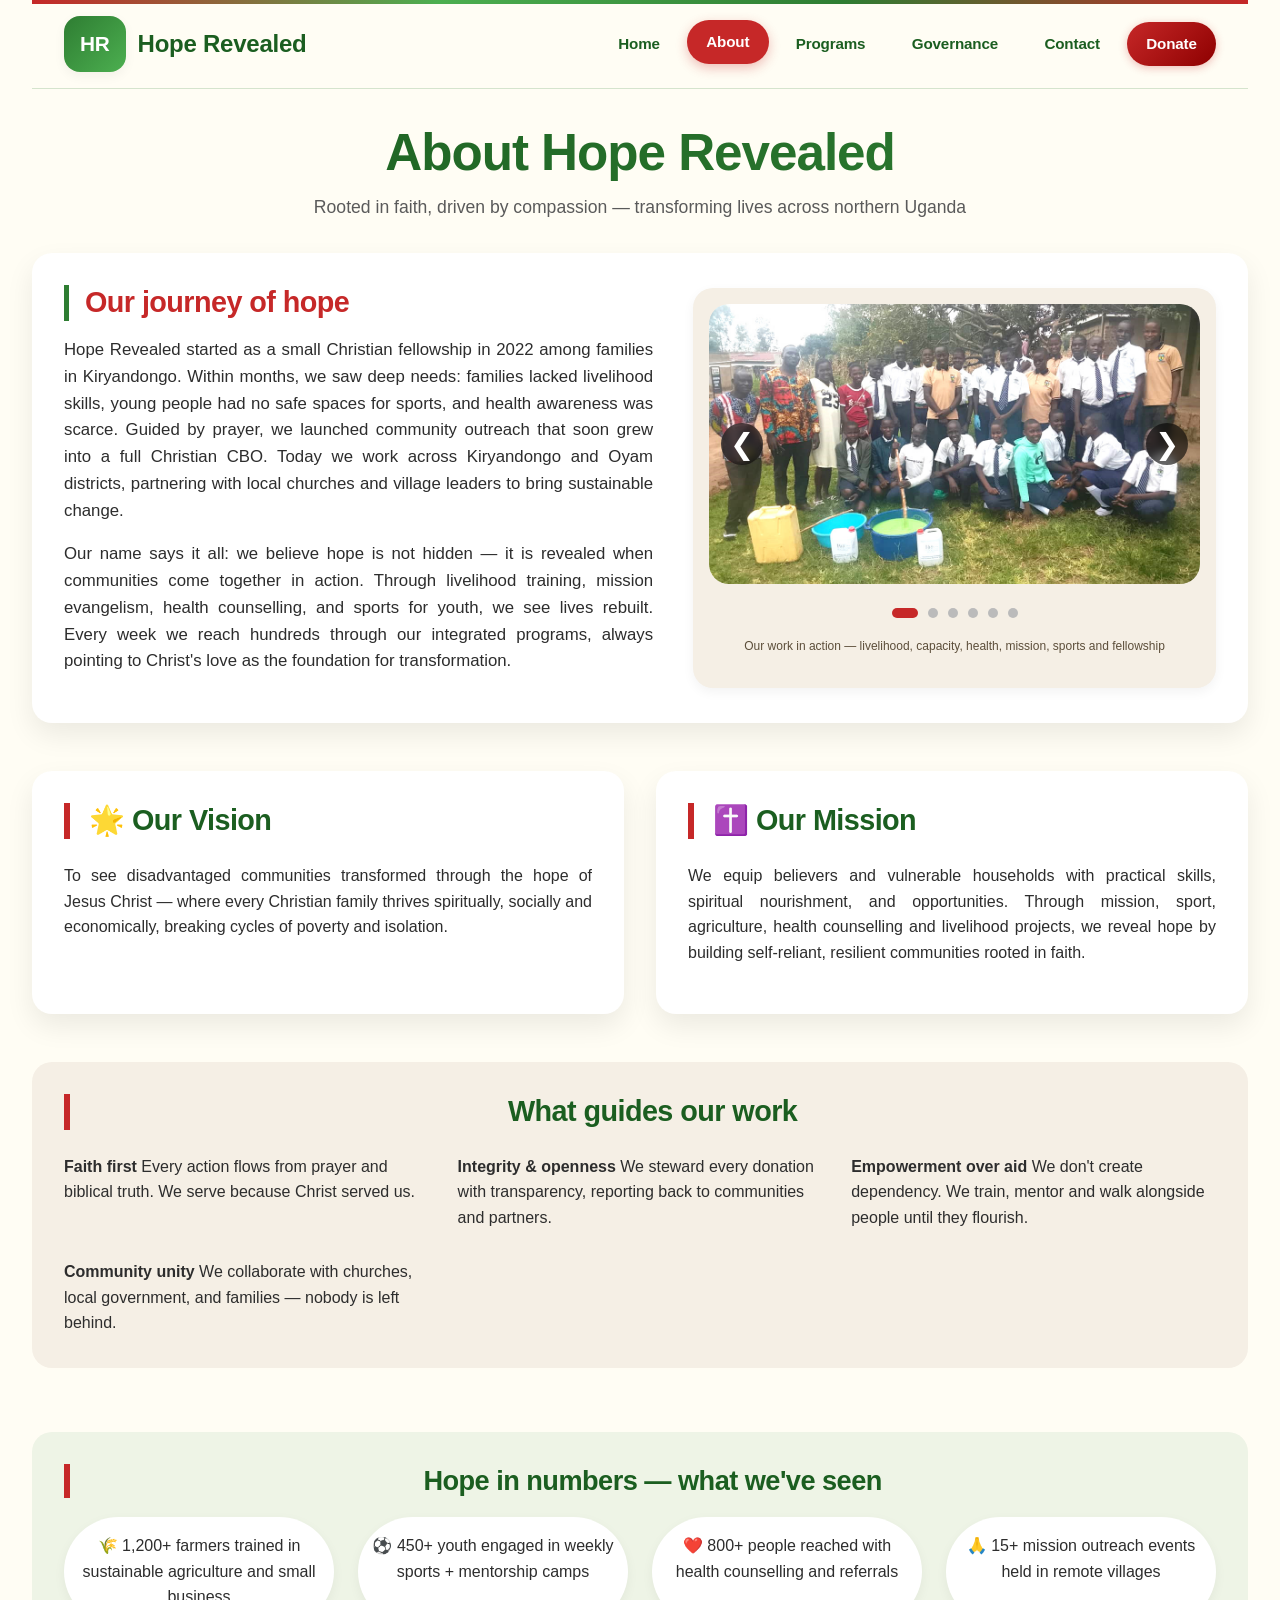
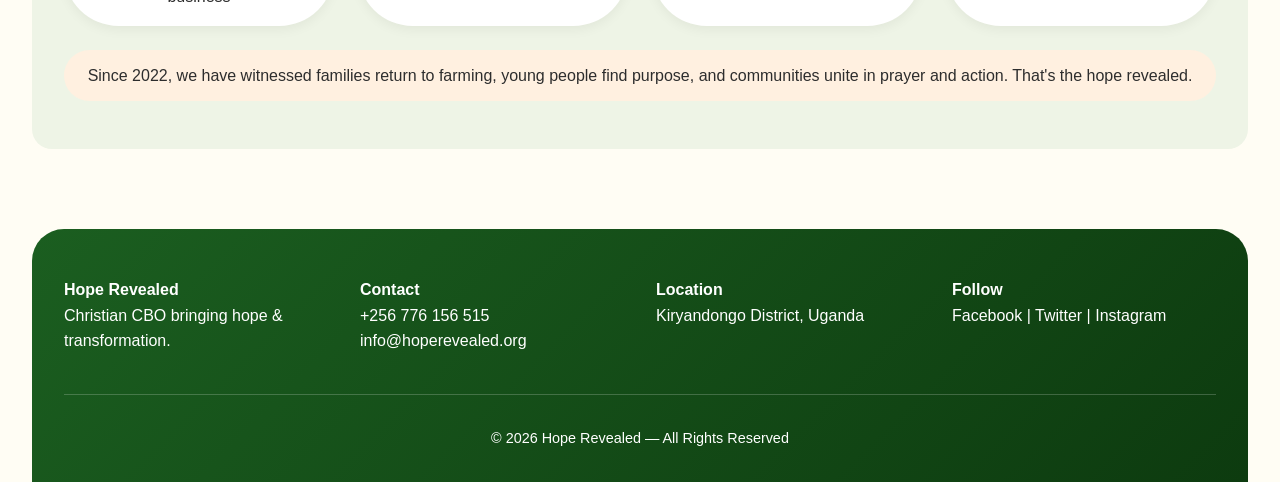
==== commit bd36b7b0: "Update about.html" ====
--- a/about.html
+++ b/about.html
@@ -5,126 +5,20 @@
   <meta name="viewport" content="width=device-width, initial-scale=1.0, user-scalable=yes" />
   <meta name="description" content="Hope Revealed Christian CBO in Uganda: Our story, mission, vision and the real impact we make through livelihood, sports, health and outreach." />
   <title>Hope Revealed — About Us | Faith in action</title>
+  <!-- Link to external stylesheet (modern & consistent across all pages) -->
+  <link rel="stylesheet" href="styles.css" />
   <style>
-    * {
-      margin: 0;
-      padding: 0;
-      box-sizing: border-box;
-    }
-
-    body {
-      font-family: system-ui, 'Segoe UI', 'Roboto', 'Helvetica Neue', sans-serif;
-      background: #fefaf5;
-      color: #1e2a1f;
-      line-height: 1.5;
-    }
-
-    .wrap {
-      max-width: 1280px;
-      margin: 0 auto;
-      background: white;
-      box-shadow: 0 0 30px rgba(0,0,0,0.02);
-    }
-
-    /* header & navigation */
-    header {
-      display: flex;
-      justify-content: space-between;
-      align-items: center;
-      padding: 1.2rem 2rem;
-      background: #ffffff;
-      border-bottom: 1px solid #ece0cf;
-      flex-wrap: wrap;
-    }
-
-    .logo {
-      display: flex;
-      align-items: center;
-      gap: 12px;
-      text-decoration: none;
-      font-weight: 700;
-      font-size: 1.4rem;
-      color: #2c5f2d;
-    }
-
-    .logo div {
-      background: #2c5f2d;
-      color: white;
-      width: 42px;
-      height: 42px;
-      display: flex;
-      align-items: center;
-      justify-content: center;
-      border-radius: 12px;
-      font-size: 1.6rem;
-      font-weight: bold;
-    }
-
-    nav {
-      display: flex;
-      gap: 1.8rem;
-      align-items: center;
-      flex-wrap: wrap;
-    }
-
-    nav a {
-      text-decoration: none;
-      color: #2d462a;
-      font-weight: 500;
-    }
-
-    nav a.active {
-      color: #c96f0d;
-      border-bottom: 2px solid #c96f0d;
-      padding-bottom: 4px;
-    }
-
-    .cta {
-      background: #c96f0d;
-      color: white !important;
-      padding: 0.5rem 1.2rem;
-      border-radius: 40px;
-      transition: 0.2s;
-    }
-
-    .cta:hover {
-      background: #a35709;
-    }
-
-    .mobile-menu-btn {
-      display: none;
-      background: none;
-      border: none;
-      font-size: 1.8rem;
-      cursor: pointer;
-    }
-
-    /* main content */
-    main {
-      padding: 2rem 2rem 3rem;
-    }
-
-    .page-header {
-      text-align: center;
-      margin-bottom: 2.5rem;
-    }
-
-    .page-header h1 {
-      font-size: 2.6rem;
-      color: #2c5f2d;
-      margin-bottom: 0.5rem;
-    }
-
-    /* enriched story section */
+    /* Additional about-specific refinements that complement styles.css */
     .about-story {
       display: flex;
       gap: 2.5rem;
       align-items: center;
       margin-bottom: 3rem;
-      background: #fef8ef;
-      border-radius: 32px;
+      background: var(--card);
+      border-radius: var(--radius);
       padding: 2rem;
       flex-wrap: wrap;
+      box-shadow: var(--shadow-md);
     }
 
     .story-text {
@@ -133,25 +27,26 @@
 
     .story-text h3 {
       font-size: 1.8rem;
-      color: #c96f0d;
+      color: var(--red);
       margin-bottom: 1rem;
-      border-left: 5px solid #2c5f2d;
+      border-left: 5px solid var(--green);
       padding-left: 1rem;
     }
 
     .story-text p {
       margin-bottom: 1rem;
       font-size: 1.05rem;
-    }
-
-    /* gallery container: sliding gallery with the 6 images */
+      text-align: justify;
+    }
+
+    /* Gallery container (sliding gallery) */
     .gallery-container {
       flex: 1;
-      min-width: 260px;
-      background: #e7dfd1;
-      border-radius: 28px;
+      min-width: 280px;
+      background: #f5efe5;
+      border-radius: var(--radius);
       padding: 1rem;
-      box-shadow: 0 8px 18px rgba(0,0,0,0.05);
+      box-shadow: var(--shadow-sm);
     }
 
     .slider-wrapper {
@@ -185,24 +80,24 @@
       position: absolute;
       top: 50%;
       transform: translateY(-50%);
-      background: rgba(0,0,0,0.5);
+      background: rgba(0,0,0,0.6);
       color: white;
       border: none;
       font-size: 1.8rem;
       cursor: pointer;
-      width: 40px;
-      height: 40px;
+      width: 42px;
+      height: 42px;
       border-radius: 60px;
       display: flex;
       align-items: center;
       justify-content: center;
       transition: 0.2s;
-      backdrop-filter: blur(3px);
+      backdrop-filter: blur(4px);
       z-index: 2;
     }
 
     .slider-btn:hover {
-      background: #c96f0d;
+      background: var(--red);
     }
 
     .btn-prev {
@@ -230,88 +125,22 @@
     }
 
     .dot.active {
-      background-color: #c96f0d;
+      background-color: var(--red);
       width: 26px;
       border-radius: 12px;
     }
 
-    /* mission vision */
-    .mission-vision {
-      display: flex;
-      gap: 2rem;
-      margin-bottom: 3rem;
-      flex-wrap: wrap;
-    }
-
-    .card {
-      flex: 1;
-      background: #ffffff;
-      padding: 1.8rem;
-      border-radius: 28px;
-      box-shadow: 0 10px 22px rgba(0,0,0,0.04);
-      border: 1px solid #f0e2d2;
-    }
-
-    .mission h3, .vision h3 {
-      font-size: 1.6rem;
-      margin-bottom: 0.75rem;
-      color: #2c5f2d;
-    }
-
-    .card p {
-      font-size: 1rem;
-      line-height: 1.45;
-    }
-
-    /* core values */
-    .core-values {
-      background: #f5efe5;
-      border-radius: 32px;
-      padding: 2rem;
-      margin-top: 0.5rem;
-    }
-
-    .core-values h3 {
-      font-size: 1.8rem;
-      color: #2c5f2d;
-      text-align: center;
-      margin-bottom: 1.8rem;
-    }
-
-    .values-grid {
-      display: grid;
-      grid-template-columns: repeat(auto-fit, minmax(180px, 1fr));
-      gap: 1.5rem;
-    }
-
-    .values-grid div {
-      background: white;
-      padding: 1rem 1.2rem;
-      border-radius: 60px;
-      text-align: center;
-      font-weight: 500;
-      border: 1px solid #e2d5c2;
-      box-shadow: 0 2px 6px rgba(0,0,0,0.02);
-    }
-
-    .values-grid strong {
-      display: block;
-      font-size: 1.2rem;
-      color: #c96f0d;
-      margin-bottom: 6px;
-    }
-
-    /* additional enriched section : what we do snapshot */
+    /* Impact snapshot adjustments */
     .impact-snapshot {
       margin: 2.8rem 0 1rem;
       background: #eef4e6;
-      border-radius: 28px;
+      border-radius: var(--radius);
       padding: 2rem;
     }
 
     .impact-snapshot h3 {
       font-size: 1.7rem;
-      color: #2c5f2d;
+      color: var(--green-dark);
       margin-bottom: 1.2rem;
       text-align: center;
     }
@@ -326,72 +155,50 @@
     .stat-item {
       flex: 1;
       background: white;
-      border-radius: 36px;
+      border-radius: 60px;
       padding: 1rem 0.8rem;
       text-align: center;
       font-weight: 500;
-    }
-
-    /* footer */
-    footer {
-      background: #1e2a1c;
-      color: #e9e0cf;
-      padding: 2rem 2rem 1rem;
-      border-radius: 24px 24px 0 0;
-      margin-top: 2rem;
-    }
-
-    .footer-grid {
-      display: grid;
-      grid-template-columns: repeat(auto-fit, minmax(200px, 1fr));
-      gap: 2rem;
-      margin-bottom: 2rem;
-    }
-
-    .footer-grid div strong {
-      color: #f9c270;
-      display: block;
-      margin-bottom: 8px;
-    }
-
-    .footer-bottom {
+      box-shadow: var(--shadow-sm);
+      transition: var(--transition);
+    }
+
+    .stat-item:hover {
+      transform: translateY(-3px);
+      background: var(--cream);
+    }
+
+    /* Core values alignment */
+    .core-values {
+      background: #f5efe5;
+      border-radius: var(--radius);
+      padding: 2rem;
+      margin-top: 0.5rem;
+    }
+
+    .core-values h3 {
       text-align: center;
-      border-top: 1px solid #3f533a;
-      padding-top: 1.5rem;
-      font-size: 0.85rem;
-    }
-
+    }
+
+    /* Responsive gallery fixes */
     @media (max-width: 780px) {
-      nav {
-        display: none;
-      }
-      .mobile-menu-btn {
-        display: block;
-      }
       .about-story {
         flex-direction: column;
       }
       .slider-btn {
-        width: 34px;
-        height: 34px;
+        width: 36px;
+        height: 36px;
         font-size: 1.4rem;
       }
       .slide img {
         height: 220px;
       }
-      main {
-        padding: 1.5rem;
-      }
-    }
-
-    /* mobile nav open class */
-    nav.open {
-      display: flex;
-      flex-direction: column;
-      width: 100%;
-      background: white;
-      padding: 1rem 0;
-      gap: 1rem;
+      .stats-flex {
+        flex-direction: column;
+      }
+      .stat-item {
+        width: 100%;
+      }
     }
   </style>
 </head>
@@ -418,7 +225,7 @@
       <p>Rooted in faith, driven by compassion — transforming lives across northern Uganda</p>
     </section>
 
-    <!-- sliding image gallery + story side by side (enriched) -->
+    <!-- sliding image gallery + story side by side -->
     <section class="about-story">
       <div class="story-text">
         <h3>Our journey of hope</h3>
@@ -455,7 +262,7 @@
       </div>
     </section>
 
-    <!-- Core values (enriched descriptions) -->
+    <!-- Core values -->
     <section class="core-values">
       <h3>What guides our work</h3>
       <div class="values-grid">
@@ -466,7 +273,7 @@
       </div>
     </section>
 
-    <!-- Additional enriched content: real impact snapshot (avoids AI-like punctuation, natural) -->
+    <!-- Impact snapshot -->
     <section class="impact-snapshot">
       <h3>Hope in numbers — what we've seen</h3>
       <div class="stats-flex">
@@ -475,7 +282,7 @@
         <div class="stat-item">❤️ 800+ people reached with health counselling and referrals</div>
         <div class="stat-item">🙏 15+ mission outreach events held in remote villages</div>
       </div>
-      <p style="margin-top: 1.5rem; text-align: center; font-style: normal; background: #fff0e0; padding: 0.8rem; border-radius: 48px;">Since 2022, we have witnessed families return to farming, young people find purpose, and communities unite in prayer and action. That's the hope revealed.</p>
+      <p style="margin-top: 1.5rem; text-align: center; background: #fff0e0; padding: 0.8rem; border-radius: 48px;">Since 2022, we have witnessed families return to farming, young people find purpose, and communities unite in prayer and action. That's the hope revealed.</p>
     </section>
   </main>
 
@@ -490,113 +297,97 @@
   </footer>
 </div>
 
+<!-- Link to external script.js for dynamic features (mobile menu, counters, donation logic, etc.) -->
+<script src="script.js"></script>
+
+<!-- About page specific gallery script (does not conflict with main script) -->
 <script>
-  // Sliding gallery functionality using the 6 images exactly
-  const slider = document.getElementById('imageSlider');
-  const slides = document.querySelectorAll('.slide');
-  const prevBtn = document.getElementById('prevBtn');
-  const nextBtn = document.getElementById('nextBtn');
-  const dotsContainer = document.getElementById('dotsContainer');
-
-  let currentIndex = 0;
-  const totalSlides = slides.length;
-
-  // create dots
-  function createDots() {
-    dotsContainer.innerHTML = '';
-    for (let i = 0; i < totalSlides; i++) {
-      const dot = document.createElement('span');
-      dot.classList.add('dot');
-      if (i === currentIndex) dot.classList.add('active');
-      dot.addEventListener('click', () => {
-        goToSlide(i);
-      });
-      dotsContainer.appendChild(dot);
-    }
-  }
-
-  function updateDots() {
-    const dots = document.querySelectorAll('.dot');
-    dots.forEach((dot, idx) => {
-      if (idx === currentIndex) {
-        dot.classList.add('active');
-      } else {
-        dot.classList.remove('active');
-      }
+  (function() {
+    // Sliding gallery functionality
+    const slider = document.getElementById('imageSlider');
+    const slides = document.querySelectorAll('.slide');
+    const prevBtn = document.getElementById('prevBtn');
+    const nextBtn = document.getElementById('nextBtn');
+    const dotsContainer = document.getElementById('dotsContainer');
+
+    if (slider && slides.length && prevBtn && nextBtn) {
+      let currentIndex = 0;
+      const totalSlides = slides.length;
+
+      function createDots() {
+        if (!dotsContainer) return;
+        dotsContainer.innerHTML = '';
+        for (let i = 0; i < totalSlides; i++) {
+          const dot = document.createElement('span');
+          dot.classList.add('dot');
+          if (i === currentIndex) dot.classList.add('active');
+          dot.addEventListener('click', () => goToSlide(i));
+          dotsContainer.appendChild(dot);
+        }
+      }
+
+      function updateDots() {
+        const dots = document.querySelectorAll('.dot');
+        dots.forEach((dot, idx) => {
+          if (idx === currentIndex) {
+            dot.classList.add('active');
+          } else {
+            dot.classList.remove('active');
+          }
+        });
+      }
+
+      function goToSlide(index) {
+        if (index < 0) index = 0;
+        if (index >= totalSlides) index = totalSlides - 1;
+        currentIndex = index;
+        const translateValue = -currentIndex * 100;
+        slider.style.transform = `translateX(${translateValue}%)`;
+        updateDots();
+      }
+
+      function nextSlide() {
+        goToSlide(currentIndex + 1 < totalSlides ? currentIndex + 1 : 0);
+      }
+
+      function prevSlide() {
+        goToSlide(currentIndex - 1 >= 0 ? currentIndex - 1 : totalSlides - 1);
+      }
+
+      nextBtn.addEventListener('click', nextSlide);
+      prevBtn.addEventListener('click', prevSlide);
+
+      // Auto slide
+      let autoInterval = setInterval(nextSlide, 5000);
+      const galleryWrap = document.querySelector('.gallery-container');
+      if (galleryWrap) {
+        galleryWrap.addEventListener('mouseenter', () => clearInterval(autoInterval));
+        galleryWrap.addEventListener('mouseleave', () => {
+          autoInterval = setInterval(nextSlide, 5000);
+        });
+      }
+
+      goToSlide(0);
+      createDots();
+    }
+
+    // Fallback for year if script.js didn't set it (but it will)
+    const yearSpan = document.getElementById('year');
+    if (yearSpan && !yearSpan.textContent) {
+      yearSpan.textContent = new Date().getFullYear();
+    }
+
+    // Image error fallback
+    const allImgs = document.querySelectorAll('.slide img');
+    allImgs.forEach(img => {
+      img.onerror = function() {
+        this.style.background = "#d9cdb6";
+        this.style.objectFit = "contain";
+        this.style.padding = "0.5rem";
+        this.alt = "Image coming soon";
+      };
     });
-  }
-
-  function goToSlide(index) {
-    if (index < 0) index = 0;
-    if (index >= totalSlides) index = totalSlides - 1;
-    currentIndex = index;
-    const translateValue = -currentIndex * 100;
-    slider.style.transform = `translateX(${translateValue}%)`;
-    updateDots();
-  }
-
-  function nextSlide() {
-    if (currentIndex + 1 < totalSlides) {
-      goToSlide(currentIndex + 1);
-    } else {
-      // optional: loop to first (we keep loop for better UX)
-      goToSlide(0);
-    }
-  }
-
-  function prevSlide() {
-    if (currentIndex - 1 >= 0) {
-      goToSlide(currentIndex - 1);
-    } else {
-      goToSlide(totalSlides - 1);
-    }
-  }
-
-  nextBtn.addEventListener('click', nextSlide);
-  prevBtn.addEventListener('click', prevSlide);
-
-  // auto slide every 5 seconds but not intrusive, adds life to gallery
-  let autoInterval = setInterval(nextSlide, 5000);
-
-  // pause auto sliding on hover over gallery
-  const galleryWrap = document.querySelector('.gallery-container');
-  if (galleryWrap) {
-    galleryWrap.addEventListener('mouseenter', () => {
-      clearInterval(autoInterval);
-    });
-    galleryWrap.addEventListener('mouseleave', () => {
-      autoInterval = setInterval(nextSlide, 5000);
-    });
-  }
-
-  // initial setup
-  goToSlide(0);
-  createDots();
-
-  // mobile navigation toggle
-  const menuBtn = document.getElementById('menuBtn');
-  const mainNav = document.getElementById('mainNav');
-  if (menuBtn && mainNav) {
-    menuBtn.addEventListener('click', () => {
-      mainNav.classList.toggle('open');
-      const expanded = mainNav.classList.contains('open');
-      menuBtn.setAttribute('aria-expanded', expanded);
-    });
-  }
-
-  // current year
-  document.getElementById('year').textContent = new Date().getFullYear();
-
-  // small fallback: if any image fails to load due to missing file, show a subtle background but keep layout
-  const allImgs = document.querySelectorAll('.slide img');
-  allImgs.forEach(img => {
-    img.onerror = function() {
-      this.style.background = "#d9cdb6";
-      this.style.objectFit = "contain";
-      this.style.padding = "1rem";
-      this.alt = "image coming soon";
-    }
-  });
+  })();
 </script>
 </body>
 </html>
--- a/styles.css
+++ b/styles.css
@@ -0,0 +1,965 @@
+/* styles.css - Modern Charity Website with Enhanced Graphics & UX */
+:root {
+  --green: #2e7d32;
+  --green-dark: #1b5e20;
+  --green-light: #4caf50;
+  --red: #c62828;
+  --red-dark: #8e0000;
+  --cream: #fffdf4;
+  --text: #2d2d2d;
+  --text-light: #5a5a5a;
+  --card: #ffffff;
+  --radius: 20px;
+  --radius-sm: 14px;
+  --maxw: 1280px;
+  --shadow-sm: 0 4px 12px rgba(0,0,0,0.05);
+  --shadow-md: 0 12px 28px rgba(0,0,0,0.08);
+  --shadow-lg: 0 20px 40px rgba(0,0,0,0.12);
+  --transition: all 0.3s cubic-bezier(0.2, 0.9, 0.4, 1.1);
+}
+
+* {
+  margin: 0;
+  padding: 0;
+  box-sizing: border-box;
+}
+
+body {
+  background: var(--cream);
+  color: var(--text);
+  line-height: 1.6;
+  font-family: 'Inter', -apple-system, BlinkMacSystemFont, 'Segoe UI', Roboto, 'Helvetica Neue', sans-serif;
+  overflow-x: hidden;
+  font-weight: 400;
+  font-size: 16px;
+}
+
+/* Modern font system - consistent & clean */
+h1, h2, h3, h4, .logo, nav a, .cta, .primary, .secondary {
+  font-family: 'Inter', -apple-system, BlinkMacSystemFont, 'Segoe UI', sans-serif;
+  font-weight: 600;
+  letter-spacing: -0.01em;
+}
+
+p, li, .card, .board-list div, .event-detail, .info-card {
+  font-weight: 400;
+  letter-spacing: normal;
+}
+
+/* Text alignment utilities */
+.text-center {
+  text-align: center;
+}
+
+.text-justify {
+  text-align: justify;
+}
+
+.wrap {
+  max-width: var(--maxw);
+  margin: 0 auto;
+  padding: 0 32px;
+}
+
+/* Typography with refined spacing */
+h1, h2, h3, h4 {
+  font-weight: 700;
+  line-height: 1.25;
+  letter-spacing: -0.02em;
+}
+
+h1 {
+  font-size: 3.2rem;
+  background: linear-gradient(135deg, var(--green-dark) 0%, var(--green) 100%);
+  -webkit-background-clip: text;
+  background-clip: text;
+  color: transparent;
+  margin-bottom: 1rem;
+  text-align: center;
+}
+
+h2 {
+  font-size: 2.2rem;
+  margin-bottom: 1.5rem;
+  color: var(--green-dark);
+  text-align: center;
+}
+
+h3 {
+  font-size: 1.8rem;
+  margin-bottom: 1.5rem;
+  border-left: 6px solid var(--red);
+  padding-left: 1.2rem;
+  color: var(--green-dark);
+}
+
+h4 {
+  font-size: 1.3rem;
+  margin-bottom: 0.8rem;
+  color: var(--green-dark);
+}
+
+p {
+  margin-bottom: 1rem;
+  text-align: justify;
+}
+
+/* Header - Enhanced Banner Visibility */
+header {
+  display: flex;
+  justify-content: space-between;
+  align-items: center;
+  padding: 1rem 2rem;
+  flex-wrap: wrap;
+  gap: 1rem;
+  background: rgba(255, 253, 244, 0.98);
+  backdrop-filter: blur(8px);
+  position: sticky;
+  top: 0;
+  z-index: 1000;
+  transition: var(--transition);
+  border-bottom: 1px solid rgba(46, 125, 50, 0.2);
+  box-shadow: 0 2px 20px rgba(0,0,0,0.06);
+}
+
+/* Improved banner strip on the head - prominent but elegant */
+header::before {
+  content: '';
+  position: absolute;
+  top: 0;
+  left: 0;
+  right: 0;
+  height: 4px;
+  background: linear-gradient(90deg, var(--red), var(--green-light), var(--green), var(--red));
+  z-index: 1001;
+}
+
+.logo {
+  display: flex;
+  align-items: center;
+  gap: 0.75rem;
+  font-weight: 700;
+  font-size: 1.5rem;
+  color: var(--green-dark);
+  text-decoration: none;
+  transition: var(--transition);
+}
+
+.logo:hover {
+  transform: scale(1.02);
+}
+
+.logo div {
+  background: linear-gradient(135deg, var(--green), var(--green-light));
+  color: white;
+  padding: 0.7rem 1rem;
+  border-radius: 16px;
+  font-size: 1.3rem;
+  box-shadow: var(--shadow-sm);
+}
+
+nav {
+  display: flex;
+  gap: 0.5rem;
+  flex-wrap: wrap;
+  align-items: center;
+}
+
+nav a {
+  text-decoration: none;
+  color: var(--green-dark);
+  font-weight: 600;
+  padding: 0.6rem 1.2rem;
+  border-radius: 40px;
+  transition: var(--transition);
+  font-size: 0.95rem;
+}
+
+nav a:hover, nav a.active {
+  background: var(--red);
+  color: white;
+  transform: translateY(-2px);
+  box-shadow: 0 4px 12px rgba(198, 40, 40, 0.3);
+}
+
+.cta {
+  background: linear-gradient(135deg, var(--red), var(--red-dark));
+  color: white !important;
+  box-shadow: 0 2px 8px rgba(198, 40, 40, 0.3);
+}
+
+.mobile-menu-btn {
+  display: none;
+  background: var(--green);
+  border: none;
+  font-size: 1.8rem;
+  cursor: pointer;
+  color: white;
+  padding: 0.5rem 1rem;
+  border-radius: 12px;
+}
+
+/* Hero Section - Enhanced Graphics */
+.hero {
+  display: grid;
+  grid-template-columns: 1fr 1fr;
+  gap: 3rem;
+  align-items: center;
+  margin: 2rem 0 4rem 0;
+  background: var(--card);
+  border-radius: var(--radius);
+  padding: 3rem;
+  box-shadow: var(--shadow-lg);
+  position: relative;
+  overflow: hidden;
+}
+
+.hero::before {
+  content: '';
+  position: absolute;
+  top: -30%;
+  right: -20%;
+  width: 300px;
+  height: 300px;
+  background: radial-gradient(circle, rgba(46,125,50,0.05) 0%, transparent 70%);
+  border-radius: 50%;
+  pointer-events: none;
+}
+
+.hero::after {
+  content: '';
+  position: absolute;
+  bottom: -20%;
+  left: -10%;
+  width: 250px;
+  height: 250px;
+  background: radial-gradient(circle, rgba(198,40,40,0.04) 0%, transparent 70%);
+  border-radius: 50%;
+  pointer-events: none;
+}
+
+.badge {
+  background: linear-gradient(135deg, var(--red), var(--red-dark));
+  color: white;
+  padding: 0.3rem 1rem;
+  border-radius: 40px;
+  font-size: 0.75rem;
+  display: inline-block;
+  margin-bottom: 1.2rem;
+  font-weight: 600;
+  letter-spacing: 0.5px;
+}
+
+.hero h1 {
+  text-align: left;
+  margin-bottom: 1.2rem;
+}
+
+.hero p {
+  color: var(--text-light);
+  margin-bottom: 1.8rem;
+  font-size: 1.05rem;
+  text-align: justify;
+}
+
+.actions {
+  display: flex;
+  gap: 1rem;
+  margin-bottom: 2rem;
+  flex-wrap: wrap;
+}
+
+.primary {
+  background: linear-gradient(135deg, var(--green), var(--green-light));
+  color: white;
+  padding: 0.85rem 2rem;
+  border-radius: 50px;
+  text-decoration: none;
+  font-weight: 600;
+  transition: var(--transition);
+  display: inline-block;
+  box-shadow: 0 4px 12px rgba(46,125,50,0.3);
+  text-align: center;
+}
+
+.secondary {
+  border: 2px solid var(--green);
+  color: var(--green-dark);
+  padding: 0.75rem 1.9rem;
+  border-radius: 50px;
+  text-decoration: none;
+  font-weight: 600;
+  transition: var(--transition);
+  background: transparent;
+  text-align: center;
+}
+
+.primary:hover, .secondary:hover {
+  transform: translateY(-3px);
+  box-shadow: 0 8px 20px rgba(0,0,0,0.15);
+}
+
+.secondary:hover {
+  background: var(--green);
+  color: white;
+  border-color: transparent;
+}
+
+.stats {
+  display: flex;
+  gap: 2rem;
+  margin-top: 1rem;
+  padding-top: 1rem;
+  border-top: 2px solid rgba(46,125,50,0.2);
+  justify-content: flex-start;
+}
+
+.stats div {
+  font-weight: 600;
+  font-size: 0.9rem;
+  color: var(--text-light);
+  text-align: center;
+}
+
+.stats span {
+  font-size: 2rem;
+  color: var(--red);
+  display: block;
+  font-weight: 800;
+  margin-bottom: 0.3rem;
+}
+
+.hero-image img {
+  width: 100%;
+  border-radius: 24px;
+  object-fit: cover;
+  height: 400px;
+  box-shadow: 0 20px 30px -10px rgba(0,0,0,0.2);
+  transition: var(--transition);
+}
+
+.hero-image img:hover {
+  transform: scale(1.02);
+}
+
+/* Impact Cards */
+.impact-preview, .events, .core-values {
+  margin: 4rem 0;
+}
+
+.impact-grid, .values-grid {
+  display: grid;
+  grid-template-columns: repeat(auto-fit, minmax(280px, 1fr));
+  gap: 1.8rem;
+}
+
+.impact-card {
+  background: var(--card);
+  padding: 2rem;
+  border-radius: var(--radius);
+  text-align: center;
+  box-shadow: var(--shadow-md);
+  transition: var(--transition);
+  border: 1px solid rgba(0,0,0,0.03);
+}
+
+.impact-card:hover {
+  transform: translateY(-6px);
+  box-shadow: var(--shadow-lg);
+}
+
+.impact-icon {
+  font-size: 3rem;
+  margin-bottom: 1rem;
+  display: inline-block;
+  background: linear-gradient(135deg, var(--green-light), var(--green));
+  -webkit-background-clip: text;
+  background-clip: text;
+  color: transparent;
+}
+
+.impact-card h4 {
+  font-size: 1.4rem;
+  margin-bottom: 0.75rem;
+  color: var(--green-dark);
+  text-align: center;
+}
+
+.impact-card p {
+  text-align: center;
+}
+
+/* Events List */
+.events-list {
+  background: var(--card);
+  border-radius: var(--radius);
+  overflow: hidden;
+  box-shadow: var(--shadow-md);
+}
+
+.event-item {
+  display: flex;
+  gap: 1.5rem;
+  padding: 1.5rem;
+  border-bottom: 1px solid #eee;
+  align-items: center;
+  transition: var(--transition);
+}
+
+.event-item:hover {
+  background: #fafaf5;
+  transform: translateX(5px);
+}
+
+.event-date {
+  background: linear-gradient(135deg, var(--red), var(--red-dark));
+  color: white;
+  text-align: center;
+  min-width: 70px;
+  padding: 0.8rem;
+  border-radius: 18px;
+  font-weight: 800;
+  line-height: 1.2;
+  box-shadow: 0 4px 10px rgba(198,40,40,0.3);
+}
+
+.event-detail strong {
+  color: var(--green-dark);
+  font-size: 1.1rem;
+}
+
+.event-detail p {
+  text-align: left;
+}
+
+/* Programs */
+.programs {
+  display: grid;
+  grid-template-columns: repeat(auto-fit, minmax(300px,1fr));
+  gap: 24px;
+}
+
+.program {
+  background: white;
+  border-left: 5px solid var(--green);
+  border-radius: var(--radius);
+  overflow: hidden;
+  box-shadow: 0 4px 12px rgba(0,0,0,0.08);
+  transition: var(--transition);
+}
+
+.program:hover {
+  transform: translateY(-4px);
+  box-shadow: var(--shadow-lg);
+}
+
+.program img {
+  width: 100%;
+  height: 200px;
+  object-fit: cover;
+}
+
+.program h4 {
+  margin: 1rem 1rem 0.5rem;
+  color: var(--green-dark);
+}
+
+.program p {
+  margin: 0 1rem 1.2rem 1rem;
+  color: var(--text-light);
+  text-align: justify;
+}
+
+/* Governance & Leadership */
+.leaders-grid {
+  display: flex;
+  flex-wrap: wrap;
+  gap: 2rem;
+  margin: 2rem 0;
+  justify-content: center;
+}
+
+.leader-card {
+  background: var(--card);
+  border-radius: var(--radius);
+  padding: 2rem;
+  text-align: center;
+  flex: 1;
+  min-width: 220px;
+  box-shadow: var(--shadow-md);
+  transition: var(--transition);
+}
+
+.leader-card:hover {
+  transform: translateY(-5px);
+}
+
+.leader-card img {
+  width: 130px;
+  height: 130px;
+  border-radius: 100px;
+  object-fit: cover;
+  margin-bottom: 1.2rem;
+  border: 4px solid var(--green);
+  padding: 3px;
+}
+
+.board-list {
+  background: var(--card);
+  border-radius: var(--radius);
+  padding: 2rem;
+  box-shadow: var(--shadow-sm);
+}
+
+.board-list div {
+  padding: 0.8rem;
+  border-bottom: 1px solid #eee;
+  font-size: 1rem;
+}
+
+/* Contact Page - Enhanced */
+.contact-page-grid {
+  display: grid;
+  grid-template-columns: 1fr 1fr;
+  gap: 2.5rem;
+  margin: 3rem 0;
+}
+
+.contact-form-container {
+  background: var(--card);
+  padding: 2rem;
+  border-radius: var(--radius);
+  box-shadow: var(--shadow-md);
+}
+
+form input, form select, form textarea {
+  width: 100%;
+  padding: 0.9rem 1rem;
+  margin-bottom: 1.2rem;
+  border: 1px solid #e0e0e0;
+  border-radius: 14px;
+  font-family: 'Inter', sans-serif;
+  font-size: 1rem;
+  transition: var(--transition);
+}
+
+form input:focus, form select:focus, form textarea:focus {
+  outline: none;
+  border-color: var(--green);
+  box-shadow: 0 0 0 3px rgba(46,125,50,0.1);
+}
+
+form button {
+  background: linear-gradient(135deg, var(--red), var(--red-dark));
+  color: white;
+  border: none;
+  padding: 1rem 2rem;
+  border-radius: 50px;
+  cursor: pointer;
+  font-weight: 700;
+  font-size: 1rem;
+  transition: var(--transition);
+  width: 100%;
+}
+
+form button:hover {
+  transform: translateY(-2px);
+  box-shadow: 0 8px 20px rgba(198,40,40,0.3);
+}
+
+.info-card {
+  background: var(--card);
+  padding: 2rem;
+  border-radius: var(--radius);
+  box-shadow: var(--shadow-md);
+  height: 100%;
+}
+
+.info-card h4 {
+  color: var(--green-dark);
+  margin: 1rem 0 0.5rem;
+  font-size: 1.2rem;
+}
+
+.map-placeholder {
+  background: linear-gradient(135deg, #f5f5ee, #ecece3);
+  padding: 1.5rem;
+  text-align: center;
+  border-radius: 16px;
+  margin-top: 1.5rem;
+  font-weight: 500;
+}
+
+/* FAQ Section */
+.faq-section {
+  margin: 3rem 0;
+}
+
+details {
+  background: var(--card);
+  margin-bottom: 1rem;
+  padding: 1rem 1.5rem;
+  border-radius: var(--radius-sm);
+  cursor: pointer;
+  transition: var(--transition);
+}
+
+details:hover {
+  box-shadow: var(--shadow-sm);
+}
+
+summary {
+  font-weight: 700;
+  color: var(--green-dark);
+  padding: 0.5rem 0;
+}
+
+details p {
+  margin-top: 1rem;
+  padding-top: 1rem;
+  border-top: 1px solid #eee;
+  color: var(--text-light);
+  text-align: justify;
+}
+
+/* Donate Page */
+.donate-grid {
+  display: grid;
+  grid-template-columns: 1fr 0.9fr;
+  gap: 2.5rem;
+  margin: 3rem 0;
+}
+
+.donate-form-panel {
+  background: var(--card);
+  padding: 2rem;
+  border-radius: var(--radius);
+  box-shadow: var(--shadow-md);
+}
+
+.donation-buttons {
+  display: flex;
+  flex-wrap: wrap;
+  gap: 0.8rem;
+  margin: 1.5rem 0;
+  justify-content: center;
+}
+
+.donate-amt {
+  background: #f0f0ea;
+  border: none;
+  padding: 0.8rem 1.5rem;
+  border-radius: 50px;
+  font-weight: 700;
+  cursor: pointer;
+  transition: var(--transition);
+  font-size: 1rem;
+}
+
+.donate-amt:hover {
+  background: var(--green);
+  color: white;
+  transform: translateY(-2px);
+}
+
+.donor-details input {
+  margin: 0.8rem 0;
+}
+
+.donate-submit {
+  margin-top: 1rem;
+  width: 100%;
+}
+
+.secure-note {
+  text-align: center;
+  margin-top: 1rem;
+  font-size: 0.85rem;
+  color: var(--text-light);
+}
+
+.donate-impact ul {
+  list-style: none;
+  padding: 1rem 0;
+}
+
+.donate-impact li {
+  padding: 0.6rem 0;
+  border-bottom: 1px solid #eee;
+  display: flex;
+  align-items: center;
+  gap: 0.8rem;
+}
+
+.donate-impact li::before {
+  content: "✓";
+  color: var(--green);
+  font-weight: bold;
+  font-size: 1.2rem;
+}
+
+/* CTA Banner */
+.cta-banner {
+  background: linear-gradient(135deg, var(--green), var(--green-dark));
+  color: white;
+  padding: 3rem;
+  text-align: center;
+  border-radius: var(--radius);
+  margin: 3rem 0;
+  box-shadow: var(--shadow-lg);
+}
+
+.cta-banner h3 {
+  color: white;
+  border-left-color: white;
+  margin-bottom: 1rem;
+  text-align: center;
+}
+
+/* Page Header */
+.page-header {
+  text-align: center;
+  margin: 2rem 0 2rem;
+}
+
+.page-header h1 {
+  background: linear-gradient(135deg, var(--green-dark), var(--green));
+  -webkit-background-clip: text;
+  background-clip: text;
+  color: transparent;
+  margin-bottom: 0.5rem;
+  text-align: center;
+}
+
+.page-header p {
+  color: var(--text-light);
+  font-size: 1.1rem;
+  text-align: center;
+}
+
+/* Footer - Enhanced */
+footer {
+  margin-top: 5rem;
+  background: linear-gradient(135deg, var(--green-dark), #0d3b0f);
+  color: white;
+  border-radius: 32px 32px 0 0;
+  padding: 3rem 2rem 2rem;
+}
+
+.footer-grid {
+  display: grid;
+  grid-template-columns: repeat(auto-fit, minmax(200px, 1fr));
+  gap: 2rem;
+  margin-bottom: 2.5rem;
+}
+
+.footer-grid div {
+  line-height: 1.6;
+  text-align: center;
+}
+
+.footer-grid div p, .footer-grid div strong {
+  text-align: center;
+}
+
+.footer-bottom {
+  text-align: center;
+  border-top: 1px solid rgba(255,255,255,0.2);
+  padding-top: 2rem;
+  font-size: 0.9rem;
+}
+
+/* Mission Vision Cards */
+.mission-vision {
+  display: grid;
+  grid-template-columns: 1fr 1fr;
+  gap: 2rem;
+  margin: 3rem 0;
+}
+
+.mission-vision .card {
+  background: var(--card);
+  padding: 2rem;
+  border-radius: var(--radius);
+  box-shadow: var(--shadow-md);
+  transition: var(--transition);
+}
+
+.mission-vision .card:hover {
+  transform: translateY(-4px);
+}
+
+.mission-vision .card p {
+  text-align: justify;
+}
+
+/* About story section */
+.about-story {
+  display: flex;
+  gap: 2rem;
+  margin: 2rem 0;
+  align-items: center;
+  flex-wrap: wrap;
+}
+
+.about-story .story-text p {
+  text-align: justify;
+}
+
+/* Gallery / Slider container */
+.gallery-container {
+  flex: 1;
+  background: #e7dfd1;
+  border-radius: 28px;
+  padding: 1rem;
+  box-shadow: 0 8px 18px rgba(0,0,0,0.05);
+}
+
+.slider-wrapper {
+  position: relative;
+  width: 100%;
+  overflow: hidden;
+  border-radius: 20px;
+}
+
+.slider {
+  display: flex;
+  transition: transform 0.4s ease-in-out;
+}
+
+.slide {
+  flex: 0 0 100%;
+}
+
+.slide img {
+  width: 100%;
+  height: 280px;
+  object-fit: cover;
+  border-radius: 18px;
+}
+
+/* Responsive - Improved */
+@media (max-width: 900px) {
+  .wrap {
+    padding: 0 20px;
+  }
+  
+  h1 {
+    font-size: 2.2rem;
+  }
+  
+  h2 {
+    font-size: 1.8rem;
+  }
+  
+  h3 {
+    font-size: 1.6rem;
+  }
+  
+  .hero {
+    grid-template-columns: 1fr;
+    padding: 2rem;
+    gap: 2rem;
+  }
+  
+  .hero-image img {
+    height: 280px;
+  }
+  
+  .contact-page-grid, .donate-grid, .mission-vision {
+    grid-template-columns: 1fr;
+  }
+  
+  nav {
+    display: none;
+    width: 100%;
+    flex-direction: column;
+    align-items: center;
+    background: var(--cream);
+    padding: 1rem;
+    border-radius: var(--radius-sm);
+    box-shadow: var(--shadow-md);
+  }
+  
+  nav.show {
+    display: flex;
+  }
+  
+  .mobile-menu-btn {
+    display: block;
+  }
+  
+  .stats {
+    justify-content: space-around;
+  }
+  
+  .stats span {
+    font-size: 1.5rem;
+  }
+  
+  .leaders-grid {
+    flex-direction: column;
+  }
+  
+  .footer-grid {
+    grid-template-columns: 1fr;
+  }
+  
+  .about-story {
+    flex-direction: column;
+  }
+  
+  .event-item {
+    flex-direction: column;
+    text-align: center;
+  }
+  
+  .event-detail p {
+    text-align: center;
+  }
+}
+
+@media (max-width: 550px) {
+  .actions {
+    flex-direction: column;
+  }
+  
+  .primary, .secondary {
+    text-align: center;
+  }
+  
+  .impact-grid, .values-grid {
+    grid-template-columns: 1fr;
+  }
+  
+  header {
+    padding: 0.8rem 1rem;
+  }
+  
+  .slide img {
+    height: 200px;
+  }
+}
+
+/* Additional alignment fixes */
+.card p, .impact-card p, .program p, .info-card p, .board-list div {
+  text-align: justify;
+}
+
+.hero h1, .page-header h1, .cta-banner h3 {
+  text-align: center;
+}
+
+@media (min-width: 901px) {
+  .hero h1 {
+    text-align: left;
+  }
+  
+  .footer-grid div {
+    text-align: left;
+  }
+  
+  .footer-grid div p, .footer-grid div strong {
+    text-align: left;
+  }
+}
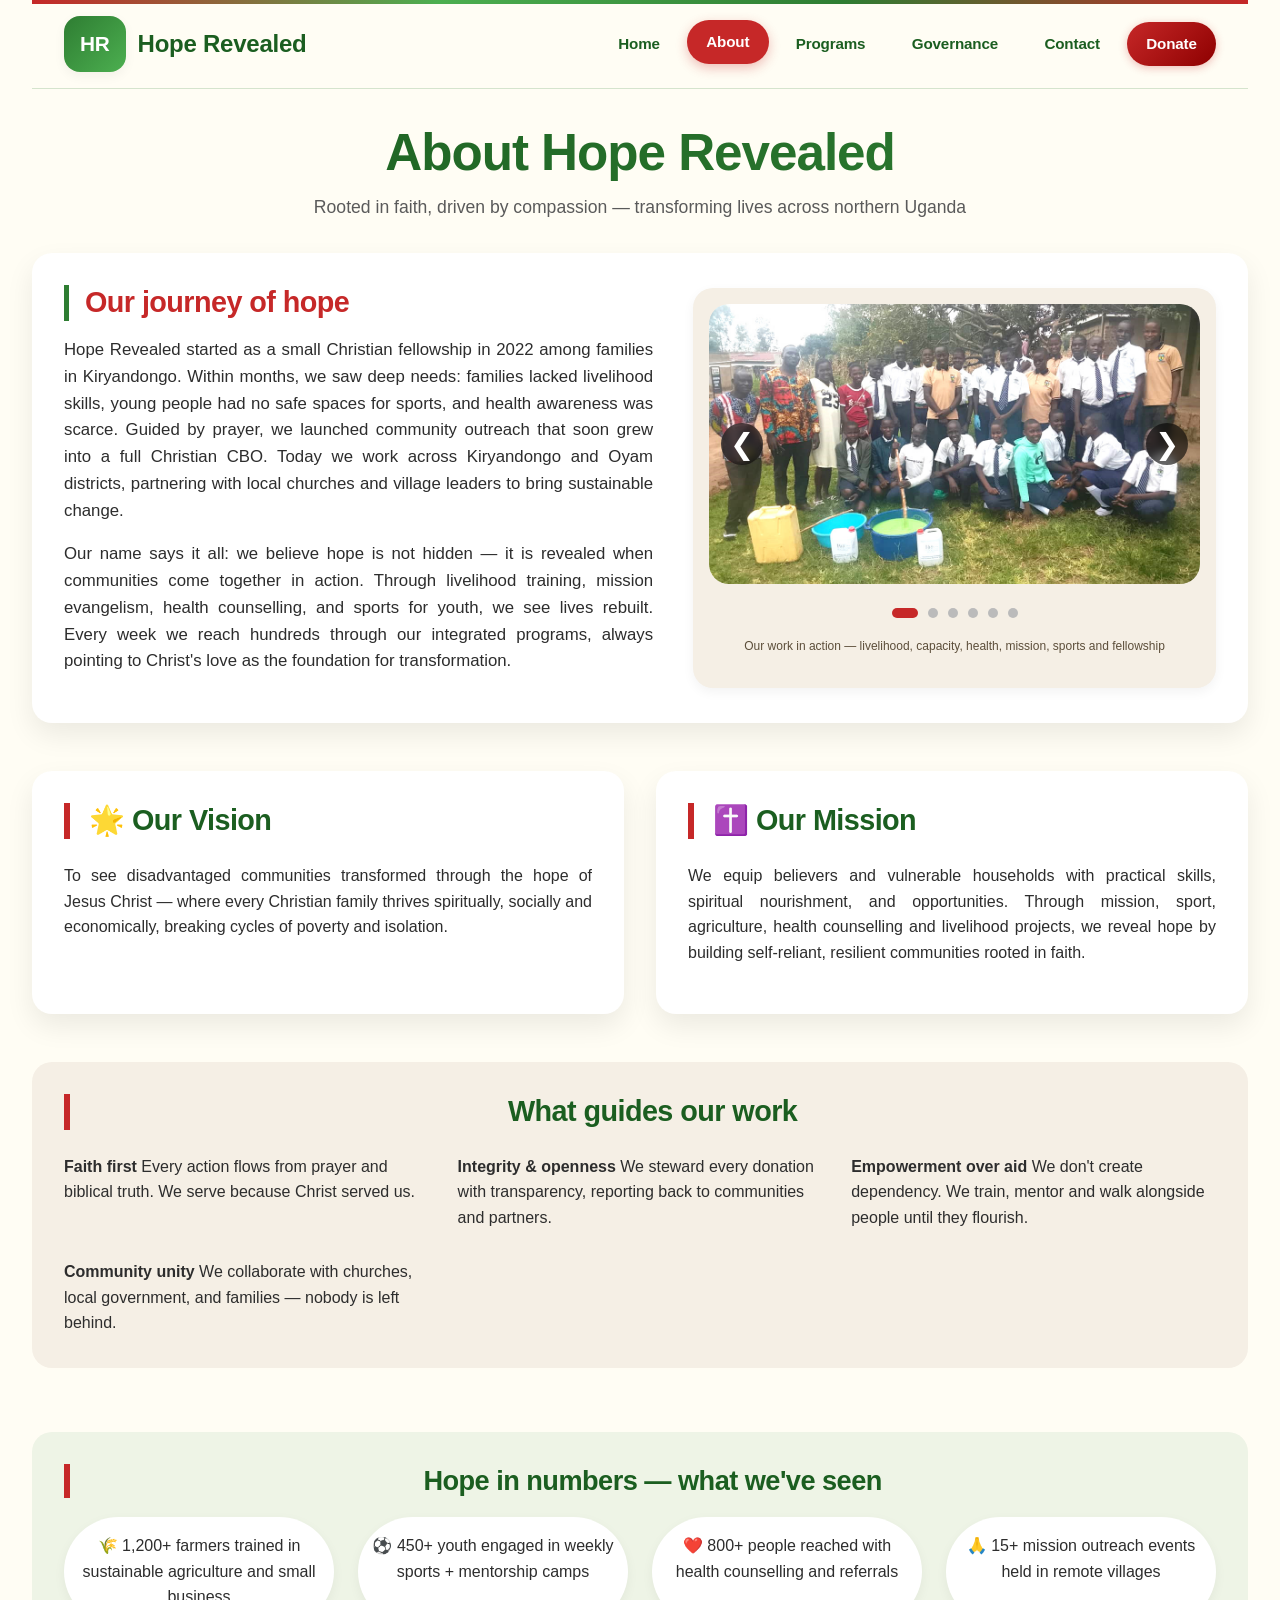
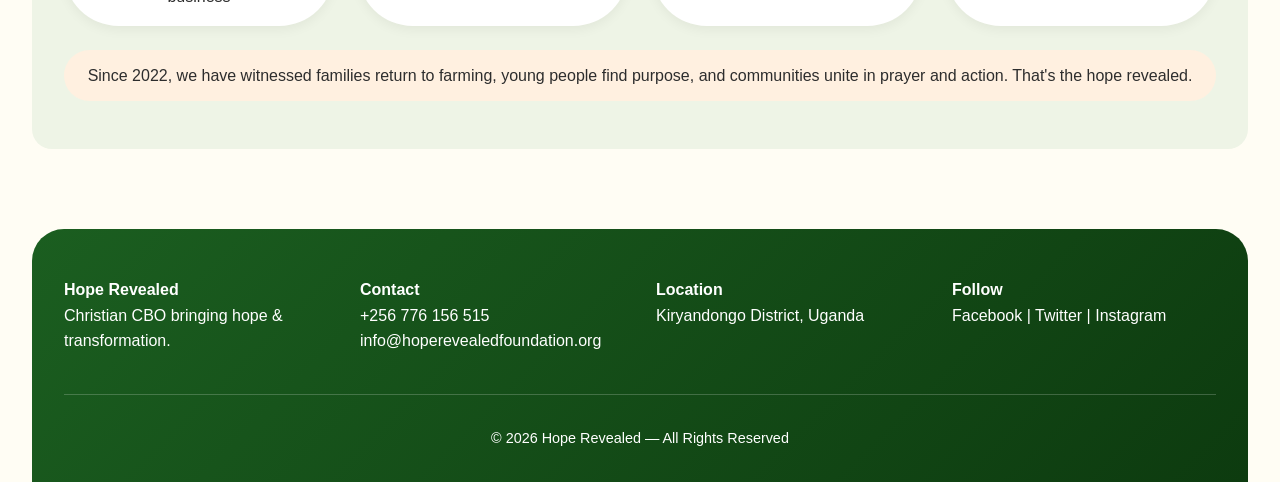
==== commit 20ebfec9: "Update about.html" ====
--- a/about.html
+++ b/about.html
@@ -289,7 +289,7 @@
   <footer>
     <div class="footer-grid">
       <div><strong>Hope Revealed</strong><br>Christian CBO bringing hope & transformation.</div>
-      <div><strong>Contact</strong><br>+256 776 156 515<br>info@hoperevealed.org</div>
+      <div><strong>Contact</strong><br>+256 776 156 515<br>info@hoperevealedfoundation.org</div>
       <div><strong>Location</strong><br>Kiryandongo District, Uganda</div>
       <div><strong>Follow</strong><br>Facebook | Twitter | Instagram</div>
     </div>
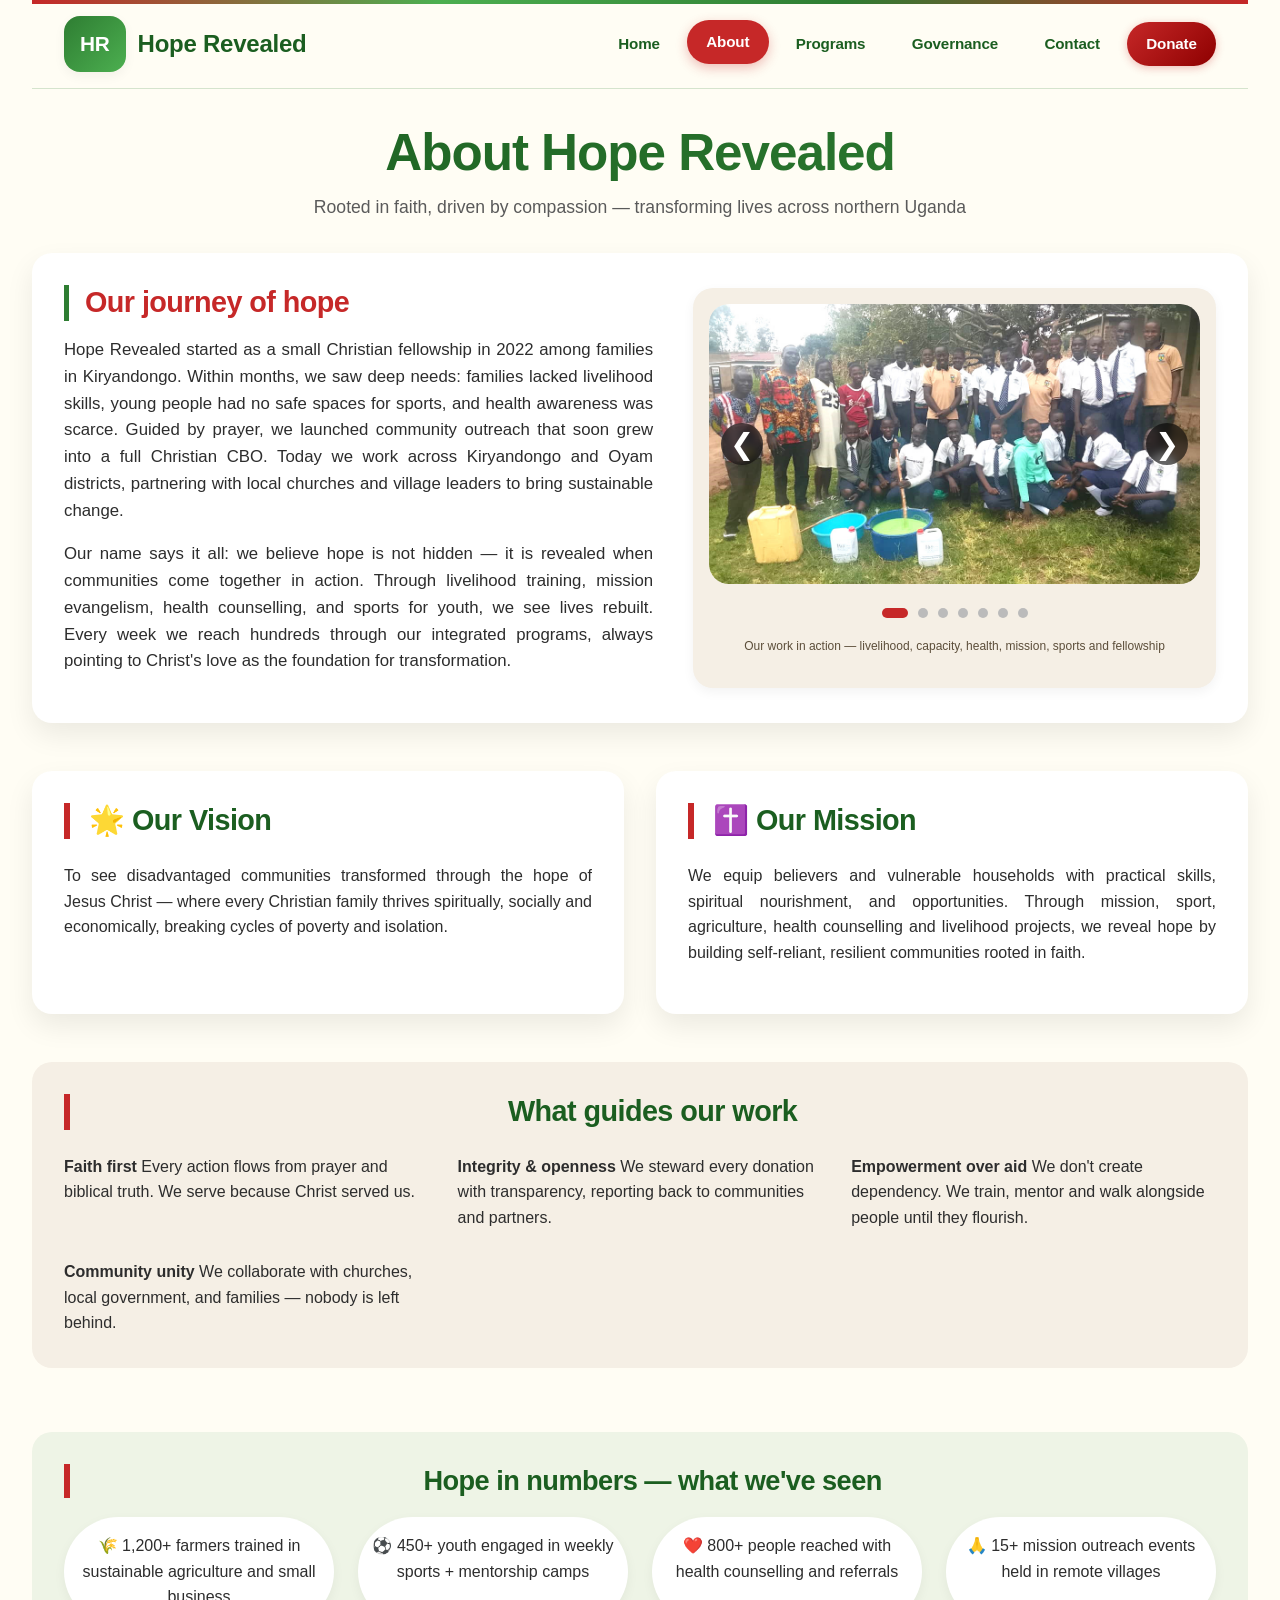
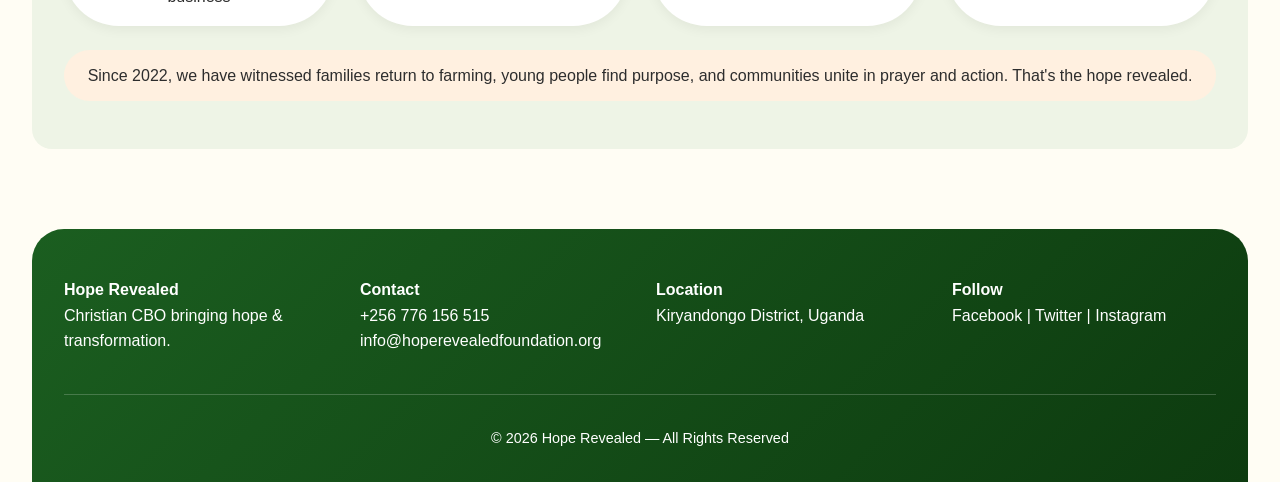
==== commit ef8b5c0e: "Update about.html" ====
--- a/about.html
+++ b/about.html
@@ -240,6 +240,7 @@
             <div class="slide"><img src="Healthcounselling.jpg" alt="Health counselling outreach"></div>
             <div class="slide"><img src="Missionoutreach.jpg" alt="Mission outreach in community"></div>
             <div class="slide"><img src="Sports.jpg" alt="Sports program for youth"></div>
+            <div class="slide"><img src="studentss.jpg" alt="School Outreach"></div>
             <div class="slide"><img src="communitygathering.jpg" alt="Community gathering and prayer"></div>
           </div>
           <button class="slider-btn btn-prev" id="prevBtn">❮</button>
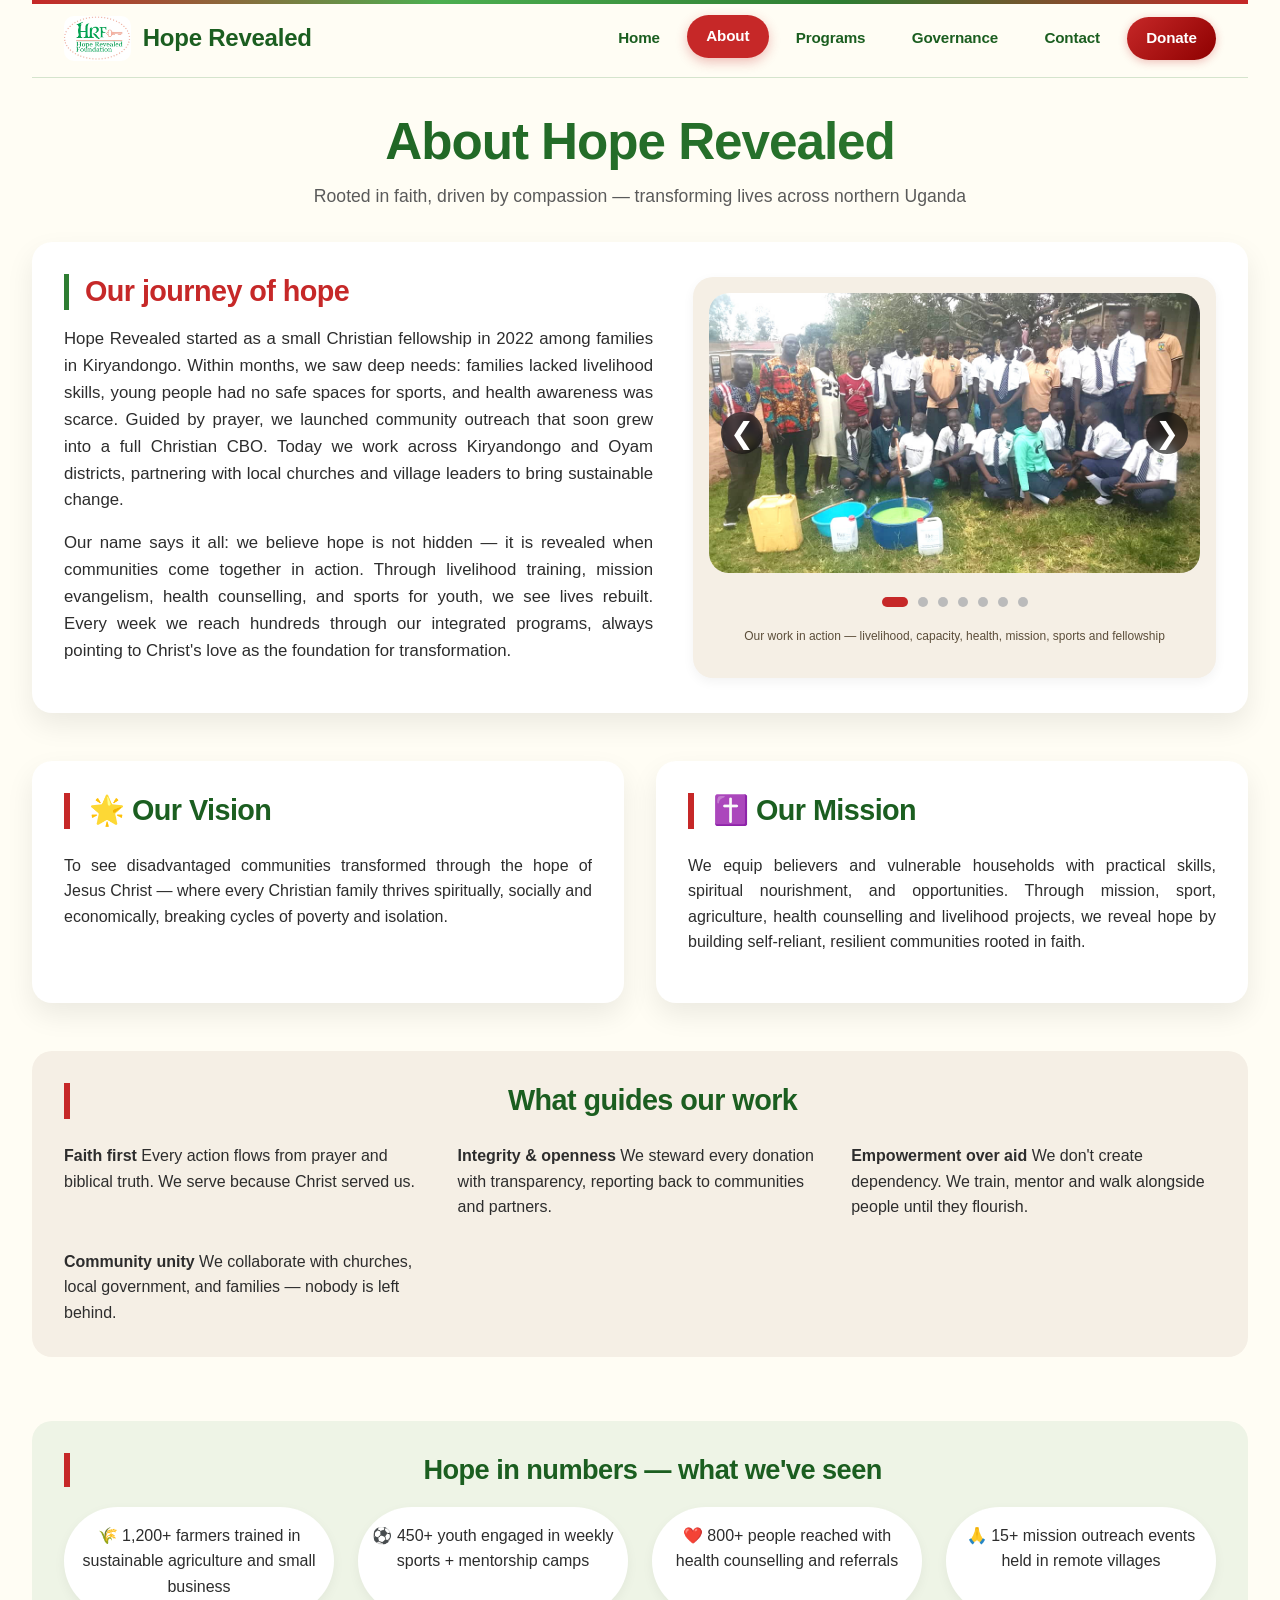
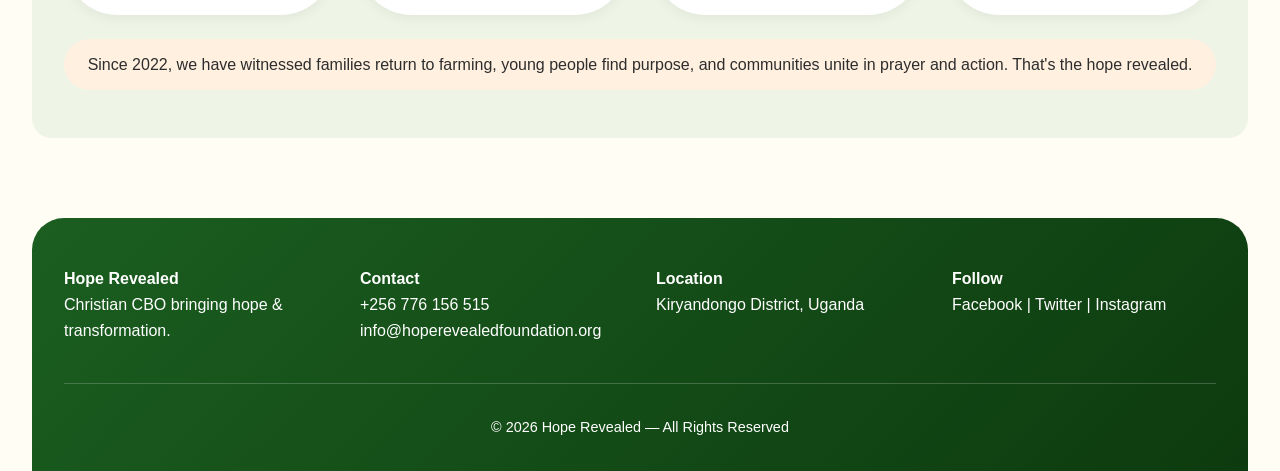
==== commit ef5848a0: "Update about.html" ====
--- a/about.html
+++ b/about.html
@@ -180,6 +180,14 @@
       text-align: center;
     }
 
+    /* Logo image styling */
+    .logo img {
+      height: 45px;
+      width: auto;
+      border-radius: 10px;
+      object-fit: contain;
+    }
+
     /* Responsive gallery fixes */
     @media (max-width: 780px) {
       .about-story {
@@ -206,7 +214,9 @@
 <div class="wrap">
   <header>
     <a href="index.html" class="logo">
-      <div>HR</div> <span>Hope Revealed</span>
+      <!-- Fixed logo image display - using img tag for logo.jpeg -->
+      <img src="logo.jpeg" alt="Hope Revealed Logo" style="height: 45px; width: auto; border-radius: 10px;">
+      <span>Hope Revealed</span>
     </a>
     <nav id="mainNav">
       <a href="index.html">Home</a>
@@ -240,7 +250,7 @@
             <div class="slide"><img src="Healthcounselling.jpg" alt="Health counselling outreach"></div>
             <div class="slide"><img src="Missionoutreach.jpg" alt="Mission outreach in community"></div>
             <div class="slide"><img src="Sports.jpg" alt="Sports program for youth"></div>
-            <div class="slide"><img src="studentss.jpg" alt="School Outreach"></div>
+            <div class="slide"><img src="students.jpg" alt="School Outreach"></div>
             <div class="slide"><img src="communitygathering.jpg" alt="Community gathering and prayer"></div>
           </div>
           <button class="slider-btn btn-prev" id="prevBtn">❮</button>
@@ -378,7 +388,7 @@
       yearSpan.textContent = new Date().getFullYear();
     }
 
-    // Image error fallback
+    // Image error fallback for gallery images
     const allImgs = document.querySelectorAll('.slide img');
     allImgs.forEach(img => {
       img.onerror = function() {
@@ -388,6 +398,28 @@
         this.alt = "Image coming soon";
       };
     });
+    
+    // Handle logo image error fallback
+    const logoImg = document.querySelector('.logo img');
+    if (logoImg) {
+      logoImg.onerror = function() {
+        this.style.display = 'none';
+        const placeholder = document.createElement('div');
+        placeholder.textContent = 'HR';
+        placeholder.style.background = 'linear-gradient(135deg, var(--green), var(--green-light))';
+        placeholder.style.color = 'white';
+        placeholder.style.width = '45px';
+        placeholder.style.height = '45px';
+        placeholder.style.display = 'flex';
+        placeholder.style.alignItems = 'center';
+        placeholder.style.justifyContent = 'center';
+        placeholder.style.borderRadius = '12px';
+        placeholder.style.fontWeight = 'bold';
+        placeholder.style.fontSize = '1.3rem';
+        this.parentNode.insertBefore(placeholder, this);
+        this.remove();
+      };
+    }
   })();
 </script>
 </body>
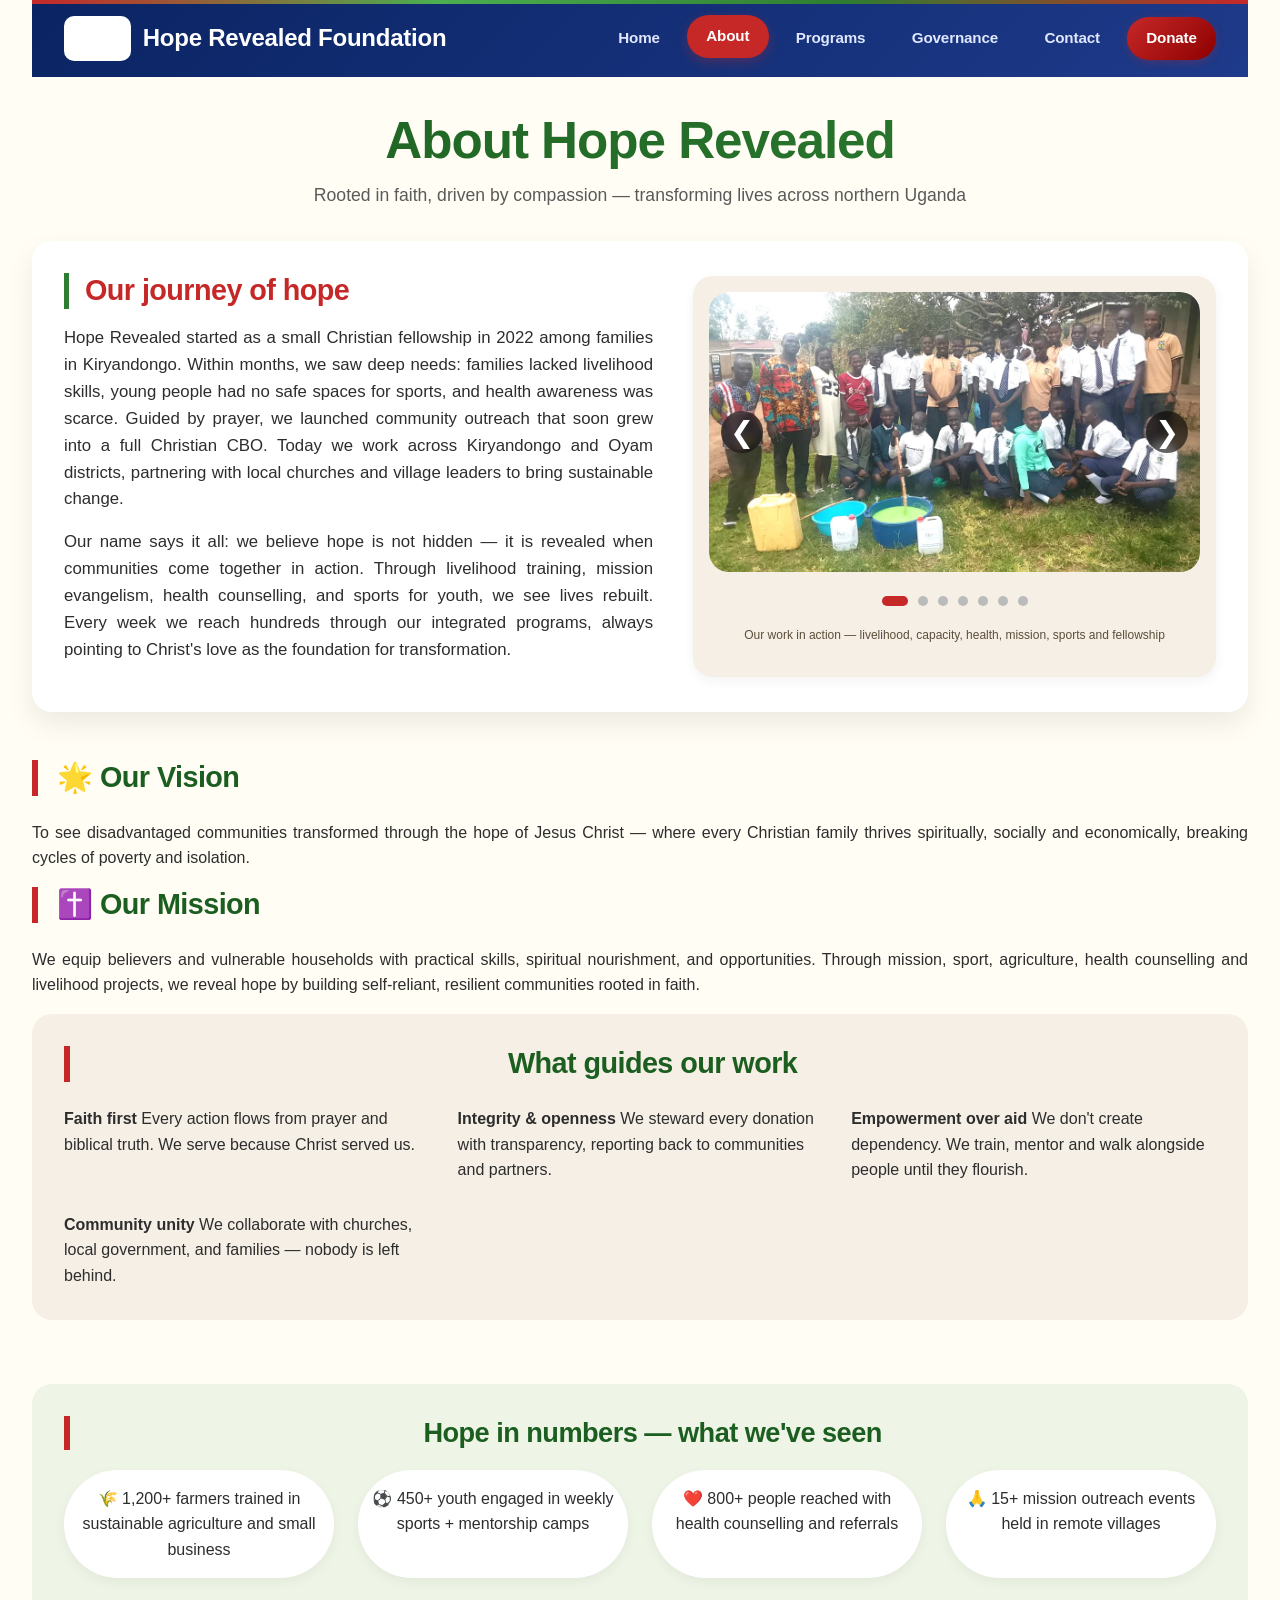
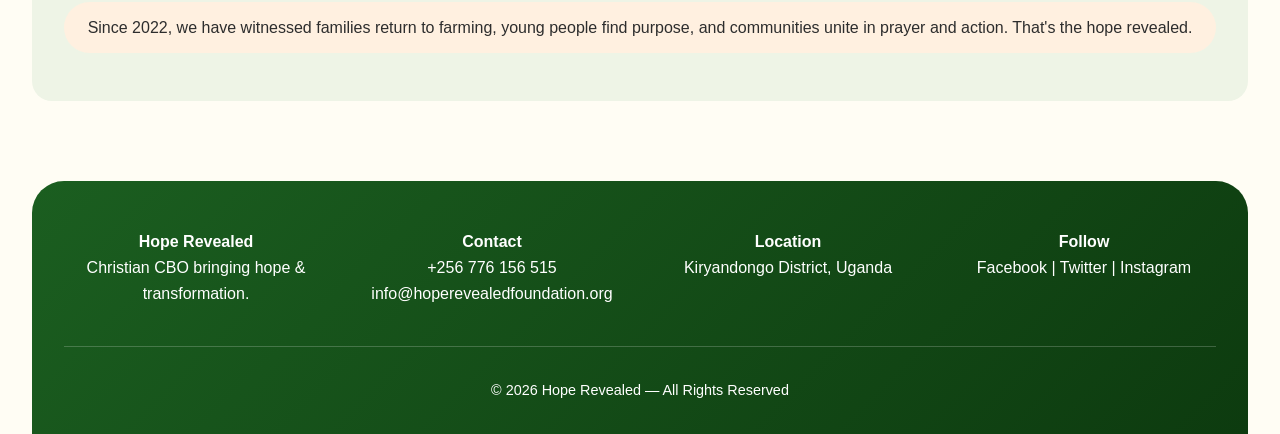
==== commit 18bfdbc0: "Update about.html" ====
--- a/about.html
+++ b/about.html
@@ -216,7 +216,7 @@
     <a href="index.html" class="logo">
       <!-- Fixed logo image display - using img tag for logo.jpeg -->
       <img src="logo.jpeg" alt="Hope Revealed Logo" style="height: 45px; width: auto; border-radius: 10px;">
-      <span>Hope Revealed</span>
+      <span>Hope Revealed Foundation</span>
     </a>
     <nav id="mainNav">
       <a href="index.html">Home</a>
--- a/styles.css
+++ b/styles.css
@@ -104,7 +104,7 @@
   text-align: justify;
 }
 
-/* Header - Enhanced Banner Visibility */
+/* Header - Enhanced with Dark Blue Theme */
 header {
   display: flex;
   justify-content: space-between;
@@ -112,14 +112,13 @@
   padding: 1rem 2rem;
   flex-wrap: wrap;
   gap: 1rem;
-  background: rgba(255, 253, 244, 0.98);
-  backdrop-filter: blur(8px);
+  background: linear-gradient(135deg, #0a2463 0%, #1e3a8a 100%);
   position: sticky;
   top: 0;
   z-index: 1000;
   transition: var(--transition);
-  border-bottom: 1px solid rgba(46, 125, 50, 0.2);
-  box-shadow: 0 2px 20px rgba(0,0,0,0.06);
+  border-bottom: none;
+  box-shadow: 0 4px 20px rgba(0,0,0,0.15);
 }
 
 /* Improved banner strip on the head - prominent but elegant */
@@ -140,13 +139,21 @@
   gap: 0.75rem;
   font-weight: 700;
   font-size: 1.5rem;
-  color: var(--green-dark);
+  color: white;
   text-decoration: none;
   transition: var(--transition);
 }
 
 .logo:hover {
   transform: scale(1.02);
+}
+
+.logo img {
+  height: 45px;
+  width: auto;
+  border-radius: 10px;
+  object-fit: contain;
+  filter: brightness(0) invert(1);
 }
 
 .logo div {
@@ -156,6 +163,10 @@
   border-radius: 16px;
   font-size: 1.3rem;
   box-shadow: var(--shadow-sm);
+}
+
+.logo span {
+  color: white;
 }
 
 nav {
@@ -167,7 +178,7 @@
 
 nav a {
   text-decoration: none;
-  color: var(--green-dark);
+  color: #e0e7ff;
   font-weight: 600;
   padding: 0.6rem 1.2rem;
   border-radius: 40px;
@@ -190,13 +201,30 @@
 
 .mobile-menu-btn {
   display: none;
-  background: var(--green);
+  background: rgba(255,255,255,0.2);
   border: none;
   font-size: 1.8rem;
   cursor: pointer;
   color: white;
   padding: 0.5rem 1rem;
   border-radius: 12px;
+}
+
+/* Animated Headline Style */
+.animated-headline {
+  animation: gentlePulse 1.8s ease-in-out infinite;
+  display: inline-block;
+}
+
+@keyframes gentlePulse {
+  0%, 100% {
+    opacity: 1;
+    text-shadow: 0 0 0px rgba(46,125,50,0);
+  }
+  50% {
+    opacity: 0.85;
+    text-shadow: 0 0 8px rgba(46,125,50,0.3);
+  }
 }
 
 /* Hero Section - Enhanced Graphics */
@@ -432,272 +460,6 @@
   text-align: left;
 }
 
-/* Programs */
-.programs {
-  display: grid;
-  grid-template-columns: repeat(auto-fit, minmax(300px,1fr));
-  gap: 24px;
-}
-
-.program {
-  background: white;
-  border-left: 5px solid var(--green);
-  border-radius: var(--radius);
-  overflow: hidden;
-  box-shadow: 0 4px 12px rgba(0,0,0,0.08);
-  transition: var(--transition);
-}
-
-.program:hover {
-  transform: translateY(-4px);
-  box-shadow: var(--shadow-lg);
-}
-
-.program img {
-  width: 100%;
-  height: 200px;
-  object-fit: cover;
-}
-
-.program h4 {
-  margin: 1rem 1rem 0.5rem;
-  color: var(--green-dark);
-}
-
-.program p {
-  margin: 0 1rem 1.2rem 1rem;
-  color: var(--text-light);
-  text-align: justify;
-}
-
-/* Governance & Leadership */
-.leaders-grid {
-  display: flex;
-  flex-wrap: wrap;
-  gap: 2rem;
-  margin: 2rem 0;
-  justify-content: center;
-}
-
-.leader-card {
-  background: var(--card);
-  border-radius: var(--radius);
-  padding: 2rem;
-  text-align: center;
-  flex: 1;
-  min-width: 220px;
-  box-shadow: var(--shadow-md);
-  transition: var(--transition);
-}
-
-.leader-card:hover {
-  transform: translateY(-5px);
-}
-
-.leader-card img {
-  width: 130px;
-  height: 130px;
-  border-radius: 100px;
-  object-fit: cover;
-  margin-bottom: 1.2rem;
-  border: 4px solid var(--green);
-  padding: 3px;
-}
-
-.board-list {
-  background: var(--card);
-  border-radius: var(--radius);
-  padding: 2rem;
-  box-shadow: var(--shadow-sm);
-}
-
-.board-list div {
-  padding: 0.8rem;
-  border-bottom: 1px solid #eee;
-  font-size: 1rem;
-}
-
-/* Contact Page - Enhanced */
-.contact-page-grid {
-  display: grid;
-  grid-template-columns: 1fr 1fr;
-  gap: 2.5rem;
-  margin: 3rem 0;
-}
-
-.contact-form-container {
-  background: var(--card);
-  padding: 2rem;
-  border-radius: var(--radius);
-  box-shadow: var(--shadow-md);
-}
-
-form input, form select, form textarea {
-  width: 100%;
-  padding: 0.9rem 1rem;
-  margin-bottom: 1.2rem;
-  border: 1px solid #e0e0e0;
-  border-radius: 14px;
-  font-family: 'Inter', sans-serif;
-  font-size: 1rem;
-  transition: var(--transition);
-}
-
-form input:focus, form select:focus, form textarea:focus {
-  outline: none;
-  border-color: var(--green);
-  box-shadow: 0 0 0 3px rgba(46,125,50,0.1);
-}
-
-form button {
-  background: linear-gradient(135deg, var(--red), var(--red-dark));
-  color: white;
-  border: none;
-  padding: 1rem 2rem;
-  border-radius: 50px;
-  cursor: pointer;
-  font-weight: 700;
-  font-size: 1rem;
-  transition: var(--transition);
-  width: 100%;
-}
-
-form button:hover {
-  transform: translateY(-2px);
-  box-shadow: 0 8px 20px rgba(198,40,40,0.3);
-}
-
-.info-card {
-  background: var(--card);
-  padding: 2rem;
-  border-radius: var(--radius);
-  box-shadow: var(--shadow-md);
-  height: 100%;
-}
-
-.info-card h4 {
-  color: var(--green-dark);
-  margin: 1rem 0 0.5rem;
-  font-size: 1.2rem;
-}
-
-.map-placeholder {
-  background: linear-gradient(135deg, #f5f5ee, #ecece3);
-  padding: 1.5rem;
-  text-align: center;
-  border-radius: 16px;
-  margin-top: 1.5rem;
-  font-weight: 500;
-}
-
-/* FAQ Section */
-.faq-section {
-  margin: 3rem 0;
-}
-
-details {
-  background: var(--card);
-  margin-bottom: 1rem;
-  padding: 1rem 1.5rem;
-  border-radius: var(--radius-sm);
-  cursor: pointer;
-  transition: var(--transition);
-}
-
-details:hover {
-  box-shadow: var(--shadow-sm);
-}
-
-summary {
-  font-weight: 700;
-  color: var(--green-dark);
-  padding: 0.5rem 0;
-}
-
-details p {
-  margin-top: 1rem;
-  padding-top: 1rem;
-  border-top: 1px solid #eee;
-  color: var(--text-light);
-  text-align: justify;
-}
-
-/* Donate Page */
-.donate-grid {
-  display: grid;
-  grid-template-columns: 1fr 0.9fr;
-  gap: 2.5rem;
-  margin: 3rem 0;
-}
-
-.donate-form-panel {
-  background: var(--card);
-  padding: 2rem;
-  border-radius: var(--radius);
-  box-shadow: var(--shadow-md);
-}
-
-.donation-buttons {
-  display: flex;
-  flex-wrap: wrap;
-  gap: 0.8rem;
-  margin: 1.5rem 0;
-  justify-content: center;
-}
-
-.donate-amt {
-  background: #f0f0ea;
-  border: none;
-  padding: 0.8rem 1.5rem;
-  border-radius: 50px;
-  font-weight: 700;
-  cursor: pointer;
-  transition: var(--transition);
-  font-size: 1rem;
-}
-
-.donate-amt:hover {
-  background: var(--green);
-  color: white;
-  transform: translateY(-2px);
-}
-
-.donor-details input {
-  margin: 0.8rem 0;
-}
-
-.donate-submit {
-  margin-top: 1rem;
-  width: 100%;
-}
-
-.secure-note {
-  text-align: center;
-  margin-top: 1rem;
-  font-size: 0.85rem;
-  color: var(--text-light);
-}
-
-.donate-impact ul {
-  list-style: none;
-  padding: 1rem 0;
-}
-
-.donate-impact li {
-  padding: 0.6rem 0;
-  border-bottom: 1px solid #eee;
-  display: flex;
-  align-items: center;
-  gap: 0.8rem;
-}
-
-.donate-impact li::before {
-  content: "✓";
-  color: var(--green);
-  font-weight: bold;
-  font-size: 1.2rem;
-}
-
 /* CTA Banner */
 .cta-banner {
   background: linear-gradient(135deg, var(--green), var(--green-dark));
@@ -769,76 +531,7 @@
   font-size: 0.9rem;
 }
 
-/* Mission Vision Cards */
-.mission-vision {
-  display: grid;
-  grid-template-columns: 1fr 1fr;
-  gap: 2rem;
-  margin: 3rem 0;
-}
-
-.mission-vision .card {
-  background: var(--card);
-  padding: 2rem;
-  border-radius: var(--radius);
-  box-shadow: var(--shadow-md);
-  transition: var(--transition);
-}
-
-.mission-vision .card:hover {
-  transform: translateY(-4px);
-}
-
-.mission-vision .card p {
-  text-align: justify;
-}
-
-/* About story section */
-.about-story {
-  display: flex;
-  gap: 2rem;
-  margin: 2rem 0;
-  align-items: center;
-  flex-wrap: wrap;
-}
-
-.about-story .story-text p {
-  text-align: justify;
-}
-
-/* Gallery / Slider container */
-.gallery-container {
-  flex: 1;
-  background: #e7dfd1;
-  border-radius: 28px;
-  padding: 1rem;
-  box-shadow: 0 8px 18px rgba(0,0,0,0.05);
-}
-
-.slider-wrapper {
-  position: relative;
-  width: 100%;
-  overflow: hidden;
-  border-radius: 20px;
-}
-
-.slider {
-  display: flex;
-  transition: transform 0.4s ease-in-out;
-}
-
-.slide {
-  flex: 0 0 100%;
-}
-
-.slide img {
-  width: 100%;
-  height: 280px;
-  object-fit: cover;
-  border-radius: 18px;
-}
-
-/* Responsive - Improved */
+/* Mobile Responsive - Improved */
 @media (max-width: 900px) {
   .wrap {
     padding: 0 20px;
@@ -864,10 +557,6 @@
   
   .hero-image img {
     height: 280px;
-  }
-  
-  .contact-page-grid, .donate-grid, .mission-vision {
-    grid-template-columns: 1fr;
   }
   
   nav {
@@ -875,12 +564,16 @@
     width: 100%;
     flex-direction: column;
     align-items: center;
-    background: var(--cream);
+    background: linear-gradient(135deg, #0a2463 0%, #1e3a8a 100%);
     padding: 1rem;
     border-radius: var(--radius-sm);
     box-shadow: var(--shadow-md);
   }
   
+  nav a {
+    color: #e0e7ff !important;
+  }
+  
   nav.show {
     display: flex;
   }
@@ -897,25 +590,8 @@
     font-size: 1.5rem;
   }
   
-  .leaders-grid {
-    flex-direction: column;
-  }
-  
   .footer-grid {
     grid-template-columns: 1fr;
-  }
-  
-  .about-story {
-    flex-direction: column;
-  }
-  
-  .event-item {
-    flex-direction: column;
-    text-align: center;
-  }
-  
-  .event-detail p {
-    text-align: center;
   }
 }
 
@@ -936,30 +612,11 @@
     padding: 0.8rem 1rem;
   }
   
-  .slide img {
-    height: 200px;
-  }
-}
-
-/* Additional alignment fixes */
-.card p, .impact-card p, .program p, .info-card p, .board-list div {
-  text-align: justify;
-}
-
-.hero h1, .page-header h1, .cta-banner h3 {
-  text-align: center;
-}
-
-@media (min-width: 901px) {
-  .hero h1 {
-    text-align: left;
-  }
-  
-  .footer-grid div {
-    text-align: left;
-  }
-  
-  .footer-grid div p, .footer-grid div strong {
-    text-align: left;
-  }
-}
+  .logo span {
+    font-size: 1rem;
+  }
+  
+  .logo img {
+    height: 35px;
+  }
+}
